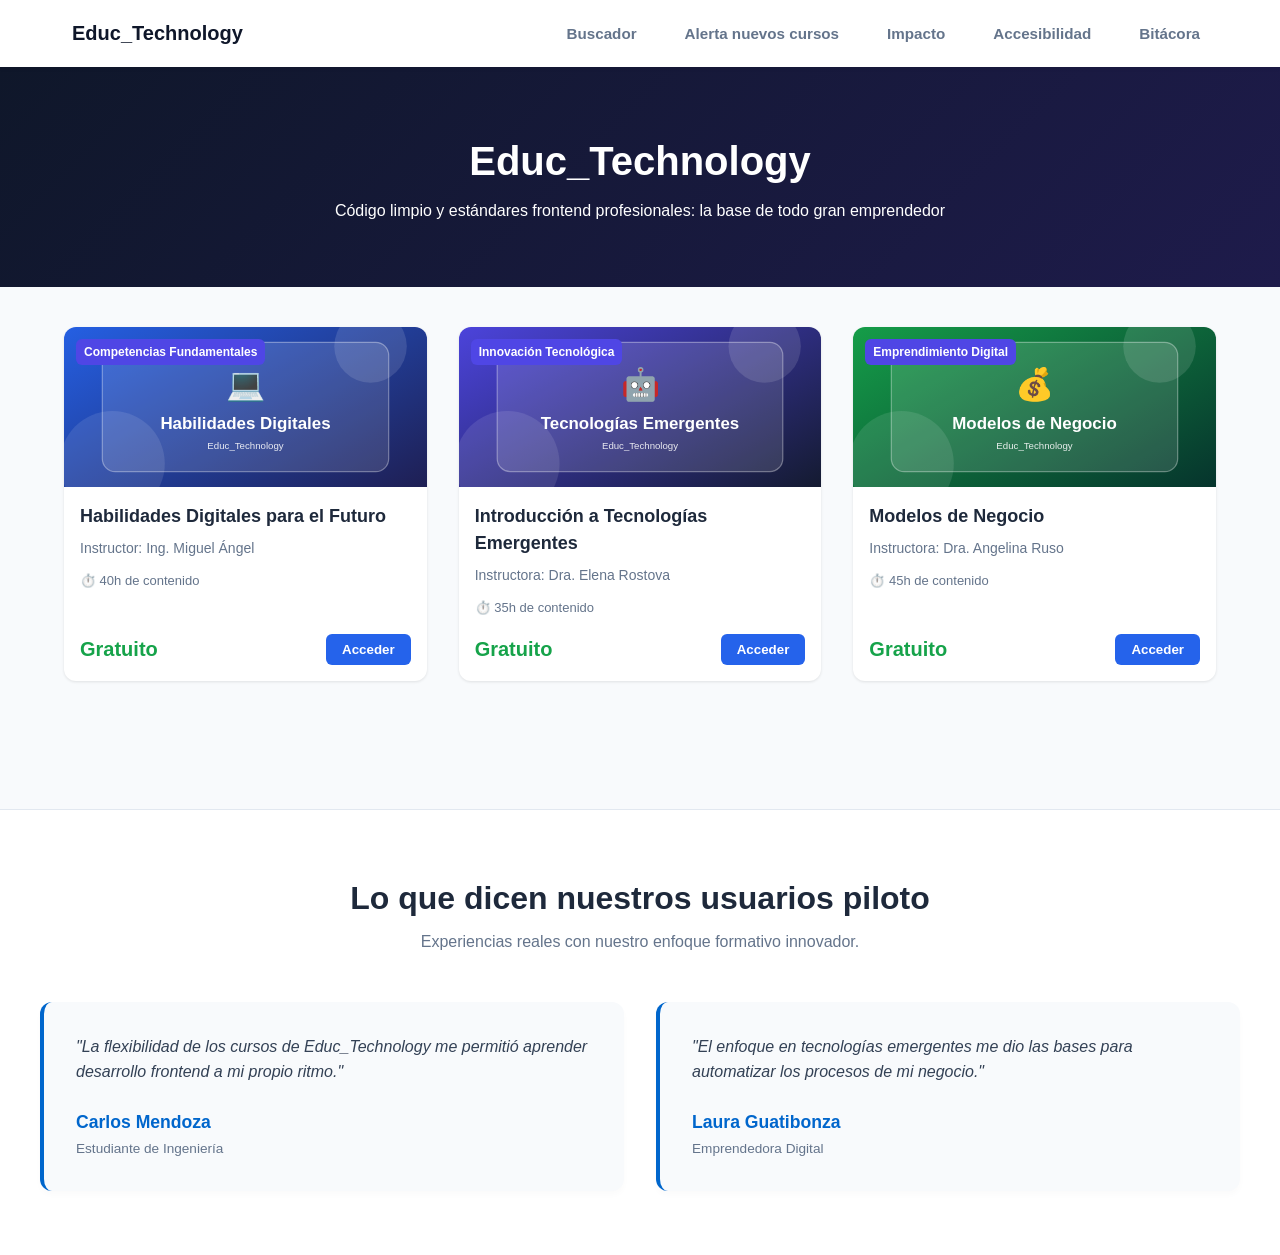
==== html/index.html @ ae149a3d "Primer commit desde VS Code" ====
<!DOCTYPE html>
<html lang="es">
<head>
    <meta charset="UTF-8">
    <meta name="viewport" content="width=device-width, initial-scale=1.0">
    <title>Educ_Technology - Educación de Calidad</title>
    <!-- ENLACE A LOS ESTILOS: Ubicado correctamente en el HEAD según los estándares W3C -->
    <link rel="stylesheet" href="../css/index.css">
</head>
<body>

    <!-- MI BITÁCORA DE ESTUDIO: Menú de navegación superior fijo para la SPA con 6 opciones -->
    <header class="main-navigation">
        <div class="nav-container">
            <button type="button" class="logo logo-btn" onclick="navegarSPA('inicio', event)" aria-label="Volver al inicio">Educ_Technology</button>
            <nav>
                <ul class="nav-links">
                    <li><button type="button" class="nav-btn" onclick="navegarSPA('buscador', event)">Buscador</button></li>
                    <li><button type="button" class="nav-btn" onclick="navegarSPA('inscripcion', event)">Alerta nuevos cursos</button></li>
                    <li><button type="button" class="nav-btn" onclick="navegarSPA('ods', event)">Impacto</button></li>
                    <li><button type="button" class="nav-btn" onclick="navegarSPA('accesibilidad', event)">Accesibilidad</button></li>
                    <li><button type="button" class="nav-btn" onclick="navegarSPA('bitacora', event)">Bitácora</button></li>
                </ul>
            </nav>
        </div>
    </header>

    <!-- Contenedor único global para el contenido dinámico de la aplicación -->
    <main id="main-content">

        <!-- SECCIÓN 1: INICIO (HOME) - Adapté mi estructura de Angular a etiquetas nativas -->
        <section id="inicio">
            <!-- Conservo mi cabecera principal con el título oficial de mi proyecto -->
            <header class="hero-banner">
                <h1>Educ_Technology</h1>
                <p>Código limpio y estándares frontend profesionales: la base de todo gran emprendedor</p>
            </header>

            <!-- Catálogo de Cursos en Cuadrícula -->
            <!-- Mantengo mi clase 'catalog-layout' para heredar los estilos del grid -->
            <main class="catalog-layout">
                <div id="contenedor-cursos" class="grid-cursos">
                    <!-- NOTA PARA MÍ: Aquí quité el bucle @for de Angular. Dejo este contenedor limpio con ID 
                         para inyectar mis tarjetas dinámicamente con JavaScript en el tercer paso -->
                    <p id="mensaje-vacio-cursos" class="mensaje-alerta">No hay programas disponibles en Educ_Technology en este momento.</p>
                </div>
            </main>

            <!-- Sección de Testimonios del Caso de Estudio Requerida por la Guía de la profe -->
            <section class="testimonials-section">
                <h2>Lo que dicen nuestros usuarios piloto</h2>
                <p class="section-subtitle">Experiencias reales con nuestro enfoque formativo innovador.</p>
                
                <!-- Contenedor del grid de testimonios -->
                <div id="contenedor-testimonios" class="testimonials-grid">
                    <!-- NOTA PARA MÍ: Removí el @for de testimonios. Desde JS voy a replicar mis tarjetas 
                         usando las etiquetas semánticas blockquote, h4 y small para que W3C no me ponga problema -->
                </div>
            </section>
        </section>

        <!-- SECCIÓN 2: BUSCADOR CON API EXTERNA (Nace oculta) -->
        <section id="buscador" class="oculto">
            <div class="section-container">
                <h2>Buscador de Recursos Académicos</h2>
                <p class="section-subtitle">Explora herramientas externas conectadas en tiempo real.</p>
                
                <div class="search-box-container">
                    <input type="text" id="input-busqueda" placeholder="Ej. javascript, css, html...">
                    <button type="button" id="btn-buscar">Buscar</button>
                </div>
                
                <div class="catalog-layout">
                    <div id="resultados-api" class="grid-cursos">
                        <p class="mensaje-espera">Ingresa un término para comenzar la búsqueda técnica.</p>
                    </div>
                </div>
            </div>
        </section>

        <!-- SECCIÓN 3: FORMULARIO DE INSCRIPCIÓN - Traduje mi código reactivo de Angular a nativo -->
        <section id="inscripcion" class="oculto">
            <div class="section-container">
                <div class="page-container">
                    
                    <!-- Mi sección del formulario nativo -->
                    <section class="form-section">
                        <h2>Recibe Notificaciones de Nuevos Cursos</h2>
                        <p class="section-subtitle">Déjanos tus datos de contacto para expandir tu formación digital.</p>
                        
                        <!-- NOTA PARA MÍ: Vinculado con la clase .custom-form de mis estilos -->
                        <form id="form-registro-nativo" novalidate class="custom-form">
                            <!-- Campo Nombres y Apellidos unidos -->
                            <div class="form-group">
                                <label for="nombre">Nombre y Apellidos Completo:</label>
                                <input id="nombre" type="text" name="nombre" placeholder="Ej. Miguel Ángel" required>
                                <span id="error-nombre" class="error-text oculto">El nombre completo es requerido (mínimo 3 caracteres, solo letras).</span>
                            </div>

                            <!-- Campo Correo Electrónico -->
                            <div class="form-group">
                                <label for="correo">Correo Electrónico:</label>
                                <input id="correo" type="email" name="correo" placeholder="ejemplo@gmail.com" required>
                                <span id="error-correo" class="error-text oculto">Ingresa un correo electrónico válido.</span>
                            </div>

                            <!-- Campo Número de Contacto -->
                            <div class="form-group">
                                <label for="telefono">Número de Contacto:</label>
                                <input id="telefono" type="tel" name="telefono" placeholder="Ej. 3101234567" required>
                                <span id="error-telefono" class="error-text oculto">El teléfono debe contener entre 7 y 10 dígitos numéricos.</span>
                            </div>
                            
                            <!-- Campo sobre el Área de Interés Requerido para segmentar avisos -->
                             <div class="form-group">
                                <label for="area-interes">Área de Interés Principal:</label>
                                <select id="area-interes" name="area" required class="select-nativo">
                                    <option value="" disabled selected>-- Selecciona un área --</option>
                                    <option value="frontend">Desarrollo Frontend & Estándares W3C</option>
                                    <option value="emergentes">Tecnologías Emergentes</option>
                                    <option value="emprendimiento">Emprendimiento y Modelos de Negocio</option>
                                </select>
                                <span id="error-area" class="error-text oculto">Por favor, selecciona una temática de tu interés.</span>
                             </div>      

                            <!-- Botón de envío nativo -->
                            <button type="submit" id="btn-enviar-formulario" class="btn-submit">Enviar Registro</button>
                        </form>
                    </section>

                    <!-- Requerimiento del caso: Redes sociales de Educ_Technology (Le agregué ID para ocultarla con JS) -->
                    <section id="bloque-redes-sociales" class="social-section">
                        <h3>Conéctate con nuestro ecosistema digital</h3>
                        <p>Síguenos en nuestras redes oficiales para estar al tanto de talleres y eventos de la startup Educ_Technology.</p>
                        <div class="social-links">
                            <a href="https://facebook.com" target="_blank" class="social-item fb">Facebook</a>
                            <a href="https://instagram.com" target="_blank" class="social-item ig">Instagram</a>
                            <a href="https://linkedin.com" target="_blank" class="social-item ln">LinkedIn</a>
                        </div>
                    </section>
                </div>
            </div>
        </section>

        <!-- SECCIÓN 4: IMPACTO SOCIAL SOCIAL ODS (Nace oculta) -->
        <section id="ods" class="oculto">
            <div class="section-container">
                <h2>Impacto Social : Educación de Calidad</h2>
                <div class="ods-content">
                    <p>En <strong>Educ_Technology</strong> resolvemos la brecha de acceso al conocimiento técnico avanzado. Nuestra plataforma democratiza la formación en desarrollo frontend profesional y habilidades digitales para emprendedores.</p>
                    <p>Al proporcionar recursos educativos gratuitos, estructurados y de alta calidad, empoderamos a estudiantes y trabajadores independientes para competir en la economía digital global, reduciendo la desigualdad laboral y fomentando el crecimiento económico sostenible.</p>
                </div>
            </div>
        </section>

        <!-- SECCIÓN 5: PANEL DE ACCESIBILIDAD (Nace oculta) -->
        <section id="accesibilidad" class="oculto">
            <div class="section-container">
                <h2>Herramientas de Accesibilidad</h2>
                <p class="section-subtitle">Personaliza tu experiencia de lectura en nuestro sitio.</p>
                <div class="accessibility-controls">
                    <button type="button" id="btn-contraste" class="btn-control">Alternar Alto Contraste</button>
                    <button type="button" id="btn-fuente-mas" class="btn-control">Aumentar Tamaño de Letra</button>
                    <button type="button" id="btn-fuente-menos" class="btn-control">Disminuir Tamaño de Letra</button>
                </div>
            </div>
        </section>

        <!-- SECCIÓN 6: BITÁCORA Y CRÉDITOS (Nace oculta) -->
        <section id="bitacora" class="oculto">
            <div class="section-container">
                <h2>Bitácora de Desarrollo</h2>
                <p class="section-subtitle">Detalles técnicos del proyecto y mapa de navegación.</p>
                <div class="bitacora-grid">
                    <div class="autor-info">
                        <h3>Autoría del Proyecto</h3>
                        <p>Diseñado y desarrollado como solución web nativa SPA.</p>
                    </div>
                    <div class="sitemap-box">
                        <h3>Mapa del Sitio (Mini-mapa)</h3>
                        <ul>
                            <li><a href="#" onclick="navegarSPA('inicio', event)">Inicio (Cursos y Testimonios)</a></li>
                            <li><a href="#" onclick="navegarSPA('buscador', event)">Buscador de API Externa</a></li>
                            <li><a href="#" onclick="navegarSPA('inscripcion', event)">Formulario con RegEx</a></li>
                            <li><a href="#" onclick="navegarSPA('ods', event)">Compromiso ODS 4</a></li>
                            <li><a href="#" onclick="navegarSPA('accesibilidad', event)">Controles Visuales</a></li>
                            <li><a href="#" onclick="navegarSPA('bitacora', event)">Créditos del Sitio</a></li>
                        </ul>
                    </div>
                </div>
            </div>
        </section>

            <!-- NOTA PARA MÍ: Ventana modal flotante para la inscripción directa a un curso específico -->
    <div id="modal-curso" class="modal-overlay oculto">
        <div class="modal-content">
            <button type="button" id="btn-cerrar-modal" class="modal-close-btn">&times;</button>
            <h2 id="modal-titulo-curso">Inscripción al Curso</h2>
            <p class="modal-subtitle">Completa tus datos para obtener acceso inmediato al material.</p>
            
            <form id="form-modal-curso" novalidate class="custom-form">
                <div class="form-group">
                    <label for="modal-nombre">Nombre y Apellidos Completo:</label>
                    <input id="modal-nombre" type="text" placeholder="Ej. Miguel Ángel" required>
                    <span id="error-modal-nombre" class="error-text oculto">El nombre es requerido (mínimo 3 caracteres).</span>
                </div>

                <div class="form-group">
                    <label for="modal-correo">Correo Electrónico:</label>
                    <input id="modal-correo" type="email" placeholder="ejemplo@gmail.com" required>
                    <span id="error-modal-correo" class="error-text oculto">Ingresa un correo electrónico válido.</span>
                </div>

                <button type="submit" class="btn-submit">Confirmar Acceso al Curso</button>
            </form>
        </div>
    </div>

    </main>

    <!-- ENLACE AL SCRIPT: Configurado con ruta de mi proyecto raíz -->
    <script src="../js/index.js"></script>
</body>
</html>
---- css/index.css ----
/* ========================================================================== 
   MI BITÁCORA DE ESTUDIO: Estilos Globales, Normalización y SPA Base 
   ========================================================================== */
* {
    margin: 0;
    padding: 0;
    box-sizing: border-box;
}

body {
    font-family: 'Segoe UI', Tahoma, Geneva, Verdana, sans-serif;
    background-color: #f8fafc;
    color: #1e293b;
    line-height: 1.5;
}

/* Regla indispensable para mi sistema de navegación de la SPA */
.oculto {
    display: none !important;
}

.mensaje-alerta {
    color: #64748b;
    font-style: italic;
    text-align: center;
    padding: 2rem;
    width: 100%;
}

/* Menú de Navegación Superior Fijo (Diseño clonado de mi Angular) */
.main-navigation {
    background-color: #ffffff;
    box-shadow: 0 2px 4px rgba(0, 0, 0, 0.05);
    position: sticky;
    top: 0;
    z-index: 1000;
    padding: 1rem 0;
}

.nav-container {
    max-width: 1200px;
    margin: 0 auto;
    display: flex;
    justify-content: space-between;
    align-items: center;
    padding: 0 24px;
}

.logo {
    font-size: 1.25rem;
    font-weight: 700;
    color: #0f172a;
}

.logo-btn {
    background: none;
    border: none;
    cursor: pointer;
    padding: 6px 8px;
    border-radius: 8px;
    transition: all 0.2s ease;
}

.logo-btn:hover {
    color: #2563eb;
    background-color: #eef2ff;
}

.logo-btn:focus-visible {
    outline: 3px solid #2563eb;
    outline-offset: 3px;
}

.nav-links {
    display: flex;
    gap: 16px;
    list-style: none;
}

.nav-btn {
    background: none;
    border: none;
    color: #64748b;
    padding: 8px 16px;
    cursor: pointer;
    font-size: 0.95rem;
    font-weight: 600;
    border-radius: 6px;
    transition: all 0.2s ease;
}

.nav-btn:hover, .nav-btn.active {
    color: #2563eb;
    background-color: #eff6ff;
}

/* ========================================================================== 
   ESTILOS DE LA SECCIÓN DE INICIO (HOME.CSS ORIGINAL) 
   ========================================================================== */
.hero-banner {
    text-align: center;
    padding: 64px 16px;
    background: linear-gradient(135deg, #0f172a 0%, #1e1b4b 100%);
    color: #ffffff;
    margin-bottom: 40px;
}

.hero-banner h1 {
    font-size: 2.5rem;
    margin-bottom: 8px;
}

/* Acomodo las tarjetas en PC y Celular */
.catalog-layout {
    max-width: 1200px;
    margin: 0 auto;
    padding: 0 24px 64px 24px;
}

.grid-cursos {
    display: grid;
    grid-template-columns: repeat(auto-fit, minmax(280px, 1fr));
    gap: 32px;
}

/* ========================================================================== 
   ESTILOS DE LAS TARJETAS DE CURSOS (COURSE-CARD.CSS ORIGINAL) 
   ========================================================================== */
.tarjeta-curso {
    background: #ffffff;
    border-radius: 12px;
    box-shadow: 0 1px 3px rgba(0, 0, 0, 0.1);
    overflow: hidden;
    display: flex;
    flex-direction: column;
    height: 100%;
}

/* Contenedor de la imagen fija adaptada */
.contenedor-imagen-tarjeta {
    position: relative;
    height: 160px;
    width: 100%;
}

.contenedor-imagen-tarjeta img {
    width: 100%;
    height: 100%;
    object-fit: cover;
    display: block;
}

/* Mi etiqueta flotante */
.categoria-curso {
    position: absolute;
    top: 12px;
    left: 12px;
    background: #4f46e5;
    color: #ffffff;
    padding: 4px 8px;
    border-radius: 6px;
    font-size: 0.75rem;
    font-weight: 600;
}

/* Cuerpo de la tarjeta con los textos */
.contenido-tarjeta {
    padding: 16px;
    display: flex;
    flex-direction: column;
    flex-grow: 1;
}

.contenido-tarjeta h3 {
    font-size: 1.125rem;
    color: #1e293b;
    margin-bottom: 8px;
}

.instructor {
    font-size: 0.875rem;
    color: #64748b;
    margin-bottom: 12px;
}

.duracion {
    font-size: 0.813rem;
    color: #64748b;
    margin-bottom: 16px;
}

/* Pie de tarjeta alineado con el botón */
.fila-inferior {
    margin-top: auto;
    display: flex;
    justify-content: space-between;
    align-items: center;
    width: 100%;
}

.precio-curso {
    font-size: 1.25rem;
    font-weight: 700;
    color: #16a34a;
}

.btn-acceder {
    background: #2563eb;
    color: #ffffff;
    border: none;
    padding: 8px 16px;
    border-radius: 6px;
    font-weight: 600;
    cursor: pointer;
    transition: background 0.2s ease;
}

.btn-acceder:hover {
    background: #1d4ed8;
}

/* ========================================================================== 
   SECCIÓN DE TESTIMONIOS (HOME.CSS ORIGINAL) 
   ========================================================================== */
.testimonials-section {
    padding: 4rem 2rem;
    background-color: #ffffff;
    text-align: center;
    margin-top: 4rem;
    border-top: 1px solid #e2e8f0;
}

.testimonials-section h2 {
    font-size: 2rem;
    color: #1e293b;
    margin-bottom: 0.5rem;
}

.section-subtitle {
    color: #64748b;
    font-size: 1rem;
    margin-bottom: 3rem;
}

.testimonials-grid {
    display: grid;
    grid-template-columns: repeat(auto-fit, minmax(300px, 1fr));
    gap: 2rem;
    max-width: 1200px;
    margin: 0 auto;
}

.testimonial-card {
    background: #f8fafc;
    padding: 2rem;
    border-radius: 12px;
    box-shadow: 0 4px 6px rgba(0, 0, 0, 0.02);
    border-left: 4px solid #0066cc;
    text-align: left;
    transition: transform 0.2s ease;
}

.testimonial-card:hover {
    transform: translateY(-5px);
}

.comment {
    font-style: italic;
    color: #334155;
    line-height: 1.6;
    margin-bottom: 1.5rem;
    font-size: 1rem;
}

.student-name {
    color: #0066cc;
    font-size: 1.1rem;
    font-weight: 600;
    margin-bottom: 0.25rem;
}

.student-role {
    color: #64748b;
    font-size: 0.85rem;
    display: block;
}

/* ========================================================================== 
   ESTILOS DE LA SECCIÓN DEL BUSCADOR API 
   ========================================================================== */
.section-container {
    max-width: 1200px;
    margin: 40px auto;
    padding: 0 24px;
    min-height: 60vh;
}

.section-container h2 {
    font-size: 2rem;
    color: #0f172a;
    margin-bottom: 8px;
}

.search-box-container {
    display: flex;
    gap: 12px;
    max-width: 600px;
    margin-bottom: 40px;
}

.search-box-container input {
    flex-grow: 1;
    padding: 12px 16px;
    border: 1px solid #cbd5e1;
    border-radius: 8px;
    font-size: 1rem;
    color: #1e293b;
    outline: none;
    transition: border-color 0.2s ease, box-shadow 0.2s ease;
}

.search-box-container input:focus {
    border-color: #2563eb;
    box-shadow: 0 0 0 3px rgba(37, 99, 235, 0.1);
}

.search-box-container button {
    background-color: #2563eb;
    color: #ffffff;
    border: none;
    padding: 12px 24px;
    border-radius: 8px;
    font-weight: 600;
    font-size: 1rem;
    cursor: pointer;
    transition: background-color 0.2s ease;
}

.search-box-container button:hover {
    background-color: #1d4ed8;
}

.mensaje-espera {
    color: #64748b;
    font-style: italic;
    font-size: 1rem;
    background-color: #ffffff;
    padding: 24px;
    border-radius: 8px;
    border: 1px dashed #cbd5e1;
    text-align: center;
    max-width: 600px;
}

.resultados-grid {
    display: grid;
    grid-template-columns: repeat(auto-fit, minmax(280px, 1fr));
    gap: 24px;
    margin-top: 20px;
}

/* ==========================================================================
   ESTILOS DE LA SECCIÓN DE INSCRIPCIÓN (FORMULARIO Y REDES LADO A LADO)
   ========================================================================== */

/* NOTA PARA MÍ: Uso Flexbox para alinear el formulario y las redes como mi look de Angular */
.page-container {
    max-width: 1000px;
    margin: 40px auto;
    display: flex;
    flex-direction: row; 
    gap: 30px;
    justify-content: center;
    align-items: stretch; 
    padding: 0 20px;
}

.form-section {
    flex: 2;
    background: #ffffff;
    padding: 32px;
    border-radius: 12px;
    box-shadow: 0 4px 15px rgba(0, 0, 0, 0.05);
}

.custom-form {
    display: flex;
    flex-direction: column;
    gap: 20px;
    margin-top: 24px;
}

.form-group {
    display: flex;
    flex-direction: column;
    gap: 8px;
}

.form-group label {
    font-weight: 600;
    font-size: 0.95rem;
    color: #334155;
}

.form-group input {
    padding: 12px;
    border: 1px solid #cbd5e1;
    border-radius: 8px;
    font-size: 1rem;
    outline: none;
    transition: border-color 0.2s;
}

.form-group input:focus {
    border-color: #2563eb;
}

/* NOTA PARA MÍ: Estilos para mis textos de error RegEx que controlo desde JS */
.error-text {
    color: #ef4444;
    font-size: 0.85rem;
    font-weight: 500;
    margin-top: -4px;
}

.btn-submit {
    background: #2563eb;
    color: #ffffff;
    border: none;
    padding: 14px;
    border-radius: 8px;
    font-weight: 600;
    font-size: 1rem;
    cursor: pointer;
    transition: background 0.2s;
    margin-top: 10px;
}

.btn-submit:hover {
    background: #1d4ed8;
}

/* NOTA PARA MÍ: Bloque oscuro de las redes sociales idéntico al clon */
.social-section {
    flex: 1;
    background: #0f172a; 
    padding: 40px 24px;
    border-radius: 12px;
    box-shadow: 0 4px 15px rgba(0, 0, 0, 0.05);
    color: #ffffff;
    display: flex;
    flex-direction: column;
    justify-content: center;
    align-items: center;
    text-align: center;
}

.social-section h3 {
    color: #10b981; 
    font-size: 1.4rem;
    margin-bottom: 16px;
    line-height: 1.3;
}

.social-section p {
    color: #94a3b8;
    font-size: 0.95rem;
    margin-bottom: 24px;
    line-height: 1.5;
}

.social-links {
    display: flex;
    flex-direction: column; 
    gap: 14px;
    width: 100%;
    max-width: 200px;
}

.social-item {
    display: block;
    width: 100%;
    padding: 12px;
    border-radius: 8px;
    text-decoration: none;
    color: #ffffff;
    font-weight: 600;
    font-size: 0.95rem;
    transition: transform 0.2s;
    text-align: center;
}

.social-item:hover {
    transform: translateY(-2px);
}

.social-item.fb { background-color: #2563eb; }
.social-item.ig { background-color: #db2777; }
.social-item.ln { background-color: #0284c7; }

/* NOTA PARA MÍ: Adaptación para pantallas móviles */
@media (max-width: 768px) {
    .page-container {
        flex-direction: column;
    }
}

/* ==========================================================================
   ESTILOS DE LAS SECCIONES COMPLEMENTARIAS (ODS, ACCESIBILIDAD Y BITÁCORA)
   ========================================================================== */
.ods-content {
    background: #ffffff;
    padding: 32px;
    border-radius: 12px;
    box-shadow: 0 1px 3px rgba(0, 0, 0, 0.1);
    border-left: 6px solid #c5192d; 
    display: flex;
    flex-direction: column;
    gap: 16px;
    font-size: 1.1rem;
    color: #334155;
    line-height: 1.7;
    margin-top: 20px;
}

.accessibility-controls {
    display: flex;
    flex-wrap: wrap;
    gap: 16px;
    margin-top: 24px;
}

.btn-control {
    background: #ffffff;
    border: 1px solid #cbd5e1;
    color: #0f172a;
    padding: 12px 24px;
    border-radius: 8px;
    font-weight: 600;
    cursor: pointer;
    transition: all 0.2s;
    box-shadow: 0 1px 2px rgba(0, 0, 0, 0.05);
}

.btn-control:hover {
    background: #f1f5f9;
    border-color: #94a3b8;
}

.bitacora-grid {
    display: grid;
    grid-template-columns: repeat(auto-fit, minmax(300px, 1fr));
    gap: 24px;
    margin-top: 24px;
}

.autor-info, .sitemap-box {
    background: #ffffff;
    padding: 24px;
    border-radius: 12px;
    box-shadow: 0 1px 3px rgba(0, 0, 0, 0.1);
}

.autor-info h3, .sitemap-box h3 {
    margin-bottom: 12px;
    color: #0f172a;
}

.sitemap-box ul {
    list-style: none;
    display: flex;
    flex-direction: column;
    gap: 8px;
}

.sitemap-box a {
    color: #2563eb;
    text-decoration: none;
    font-weight: 500;
    font-size: 0.95rem;
}

.sitemap-box a:hover {
    text-decoration: underline;
}

/* ==========================================================================
   NOTA PARA MÍ: Clases globales que voy a activar desde JS para la accesibilidad
   ========================================================================== */
body.alto-contraste {
    background-color: #000000 !important;
    color: #ffffff !important;
}

body.alto-contraste .main-navigation,
body.alto-contraste .custom-form,
body.alto-contraste .social-section,
body.alto-contraste .ods-content,
body.alto-contraste .autor-info,
body.alto-contraste .sitemap-box,
body.alto-contraste .tarjeta-curso,
body.alto-contraste .testimonial-card {
    background-color: #121212 !important;
    color: #ffffff !important;
    border: 2px solid #ffffff !important;
    box-shadow: none !important;
}

body.alto-contraste .nav-btn,
body.alto-contraste .sitemap-box a {
    color: #ffff00 !important; 
}

body.fuente-grande {
    font-size: 1.25rem !important;
}
body.fuente-grande h2 { font-size: 2.5rem !important; }
body.fuente-grande h3 { font-size: 1.75rem !important; }

/* ==========================================================================
   NOTA PARA MÍ: Estilos de la Ventana Modal Flotante (Inscripción Directa)
   ========================================================================== */
.modal-overlay {
    position: fixed;
    top: 0;
    left: 0;
    width: 100%;
    height: 100%;
    background-color: rgba(15, 23, 42, 0.75); /* Fondo oscuro transparente */
    backdrop-filter: blur(4px); /* Efecto blur elegante */
    display: flex;
    justify-content: center;
    align-items: center;
    z-index: 2000; /* Por encima del menú de navegación */
}

.modal-content {
    background: #ffffff;
    padding: 40px;
    border-radius: 16px;
    width: 100%;
    max-width: 500px;
    box-shadow: 0 20px 25px -5px rgba(0, 0, 0, 0.1), 0 10px 10px -5px rgba(0, 0, 0, 0.04);
    position: relative;
    animation: aparecerModal 0.3s ease-out;
}

.modal-close-btn {
    position: absolute;
    top: 16px;
    right: 20px;
    background: none;
    border: none;
    font-size: 2rem;
    color: #64748b;
    cursor: pointer;
    line-height: 1;
}

.modal-close-btn:hover {
    color: #ef4444;
}

.modal-subtitle {
    color: #64748b;
    font-size: 0.95rem;
    margin-bottom: 20px;
    margin-top: 4px;
}

@keyframes aparecerModal {
    from { transform: translateY(-30px); opacity: 0; }
    to { transform: translateY(0); opacity: 1; }
}

/* Modo alto contraste para la modal */
body.alto-contraste .modal-content {
    background-color: #121212 !important;
    color: #ffffff !important;
    border: 2px solid #ffffff !important;
}
/* NOTA PARA MÍ: Estilo para que mi menú desplegable de áreas combine con mis inputs */
.form-group select {
    padding: 12px;
    border: 1px solid #cbd5e1;
    border-radius: 8px;
    font-size: 1rem;
    outline: none;
    background-color: #ffffff;
    color: #1e293b;
    cursor: pointer;
    transition: border-color 0.2s;
}

.form-group select:focus {
    border-color: #2563eb;
}

/* Ajuste para que se vea blanco también en el modo alto contraste */
body.alto-contraste .form-group select {
    background-color: #121212 !important;
    color: #ffffff !important;
    border: 2px solid #ffffff !important;
}
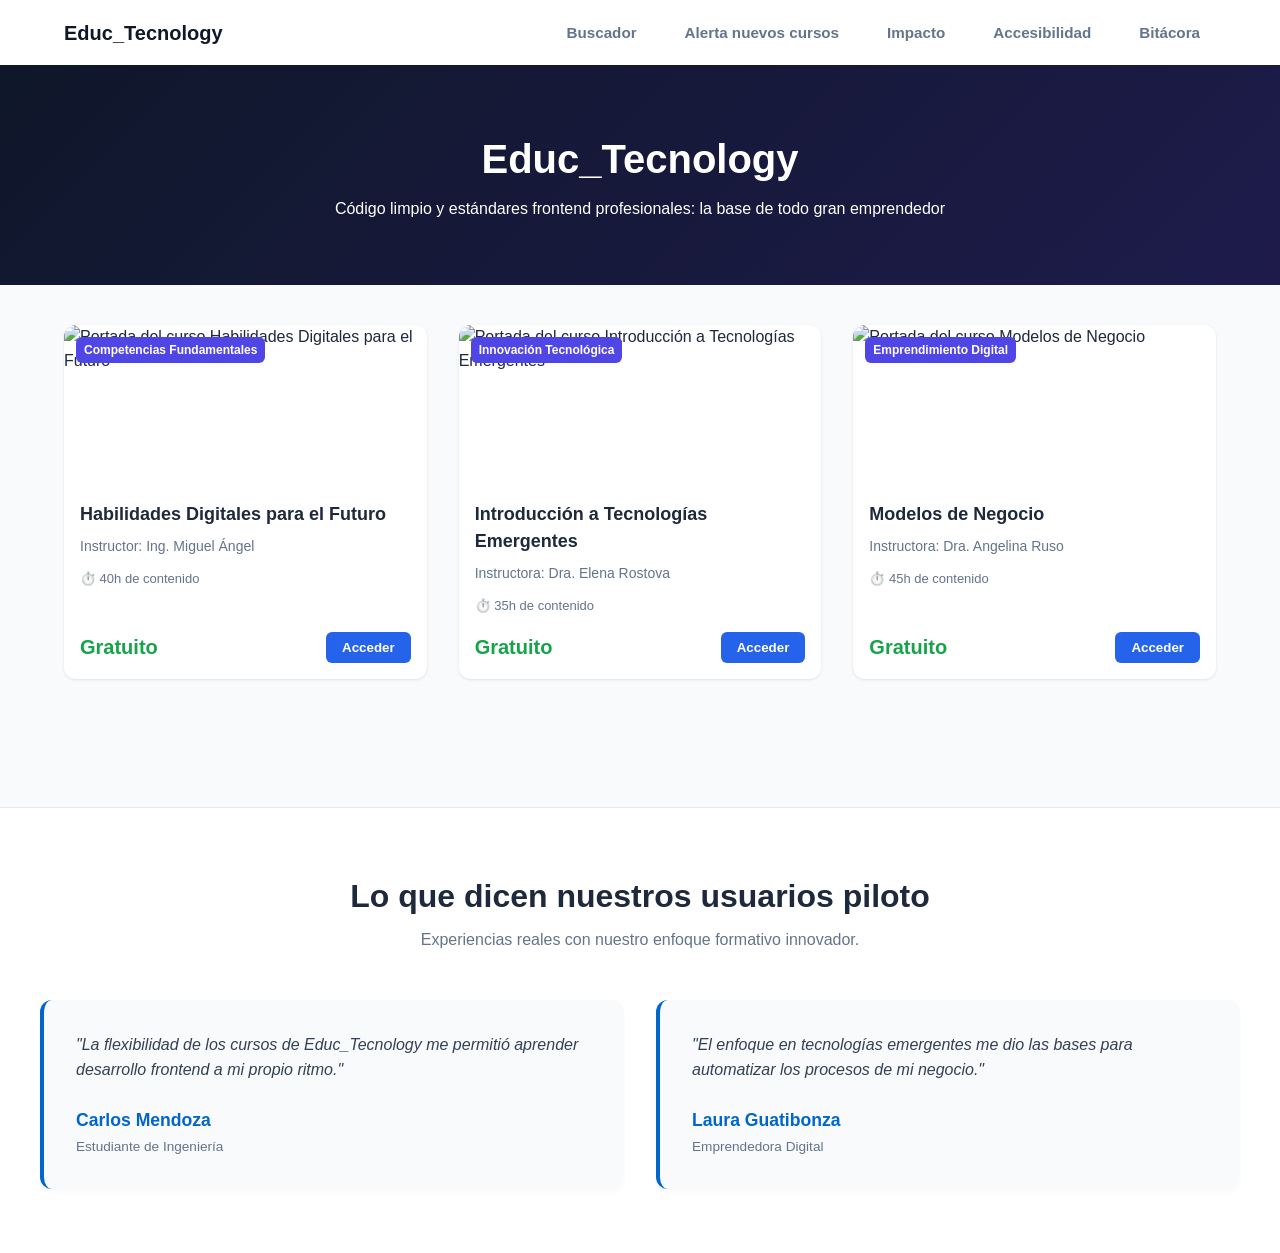
==== commit 6019dccb: "Primer commit desde VS Code" ====
--- a/html/index.html
+++ b/html/index.html
@@ -3,16 +3,16 @@
 <head>
     <meta charset="UTF-8">
     <meta name="viewport" content="width=device-width, initial-scale=1.0">
-    <title>Educ_Technology - Educación de Calidad</title>
+    <title>Educ_tecnology - Educación de Calidad</title>
     <!-- ENLACE A LOS ESTILOS: Ubicado correctamente en el HEAD según los estándares W3C -->
-    <link rel="stylesheet" href="../css/index.css">
+    <link rel="stylesheet" href="/css/index.css">
 </head>
 <body>
 
     <!-- MI BITÁCORA DE ESTUDIO: Menú de navegación superior fijo para la SPA con 6 opciones -->
     <header class="main-navigation">
         <div class="nav-container">
-            <button type="button" class="logo logo-btn" onclick="navegarSPA('inicio', event)" aria-label="Volver al inicio">Educ_Technology</button>
+            <span class="logo">Educ_Tecnology</span>
             <nav>
                 <ul class="nav-links">
                     <li><button type="button" class="nav-btn" onclick="navegarSPA('buscador', event)">Buscador</button></li>
@@ -32,7 +32,7 @@
         <section id="inicio">
             <!-- Conservo mi cabecera principal con el título oficial de mi proyecto -->
             <header class="hero-banner">
-                <h1>Educ_Technology</h1>
+                <h1>Educ_Tecnology</h1>
                 <p>Código limpio y estándares frontend profesionales: la base de todo gran emprendedor</p>
             </header>
 
@@ -42,7 +42,7 @@
                 <div id="contenedor-cursos" class="grid-cursos">
                     <!-- NOTA PARA MÍ: Aquí quité el bucle @for de Angular. Dejo este contenedor limpio con ID 
                          para inyectar mis tarjetas dinámicamente con JavaScript en el tercer paso -->
-                    <p id="mensaje-vacio-cursos" class="mensaje-alerta">No hay programas disponibles en Educ_Technology en este momento.</p>
+                    <p id="mensaje-vacio-cursos" class="mensaje-alerta">No hay programas disponibles en Educ_Tecnology en este momento.</p>
                 </div>
             </main>
 
@@ -128,10 +128,10 @@
                         </form>
                     </section>
 
-                    <!-- Requerimiento del caso: Redes sociales de Educ_Technology (Le agregué ID para ocultarla con JS) -->
+                    <!-- Requerimiento del caso: Redes sociales de Educ_Tecnology (Le agregué ID para ocultarla con JS) -->
                     <section id="bloque-redes-sociales" class="social-section">
                         <h3>Conéctate con nuestro ecosistema digital</h3>
-                        <p>Síguenos en nuestras redes oficiales para estar al tanto de talleres y eventos de la startup Educ_Technology.</p>
+                        <p>Síguenos en nuestras redes oficiales para estar al tanto de talleres y eventos de la startup Educ_Tecnology.</p>
                         <div class="social-links">
                             <a href="https://facebook.com" target="_blank" class="social-item fb">Facebook</a>
                             <a href="https://instagram.com" target="_blank" class="social-item ig">Instagram</a>
@@ -147,7 +147,7 @@
             <div class="section-container">
                 <h2>Impacto Social : Educación de Calidad</h2>
                 <div class="ods-content">
-                    <p>En <strong>Educ_Technology</strong> resolvemos la brecha de acceso al conocimiento técnico avanzado. Nuestra plataforma democratiza la formación en desarrollo frontend profesional y habilidades digitales para emprendedores.</p>
+                    <p>En <strong>Educ_Tecnology</strong> resolvemos la brecha de acceso al conocimiento técnico avanzado. Nuestra plataforma democratiza la formación en desarrollo frontend profesional y habilidades digitales para emprendedores.</p>
                     <p>Al proporcionar recursos educativos gratuitos, estructurados y de alta calidad, empoderamos a estudiantes y trabajadores independientes para competir en la economía digital global, reduciendo la desigualdad laboral y fomentando el crecimiento económico sostenible.</p>
                 </div>
             </div>
@@ -219,6 +219,6 @@
     </main>
 
     <!-- ENLACE AL SCRIPT: Configurado con ruta de mi proyecto raíz -->
-    <script src="../js/index.js"></script>
+    <script src="/js/index.js"></script>
 </body>
 </html>
--- a/css/index.css
+++ b/css/index.css
@@ -50,25 +50,6 @@
     font-size: 1.25rem;
     font-weight: 700;
     color: #0f172a;
-}
-
-.logo-btn {
-    background: none;
-    border: none;
-    cursor: pointer;
-    padding: 6px 8px;
-    border-radius: 8px;
-    transition: all 0.2s ease;
-}
-
-.logo-btn:hover {
-    color: #2563eb;
-    background-color: #eef2ff;
-}
-
-.logo-btn:focus-visible {
-    outline: 3px solid #2563eb;
-    outline-offset: 3px;
 }
 
 .nav-links {
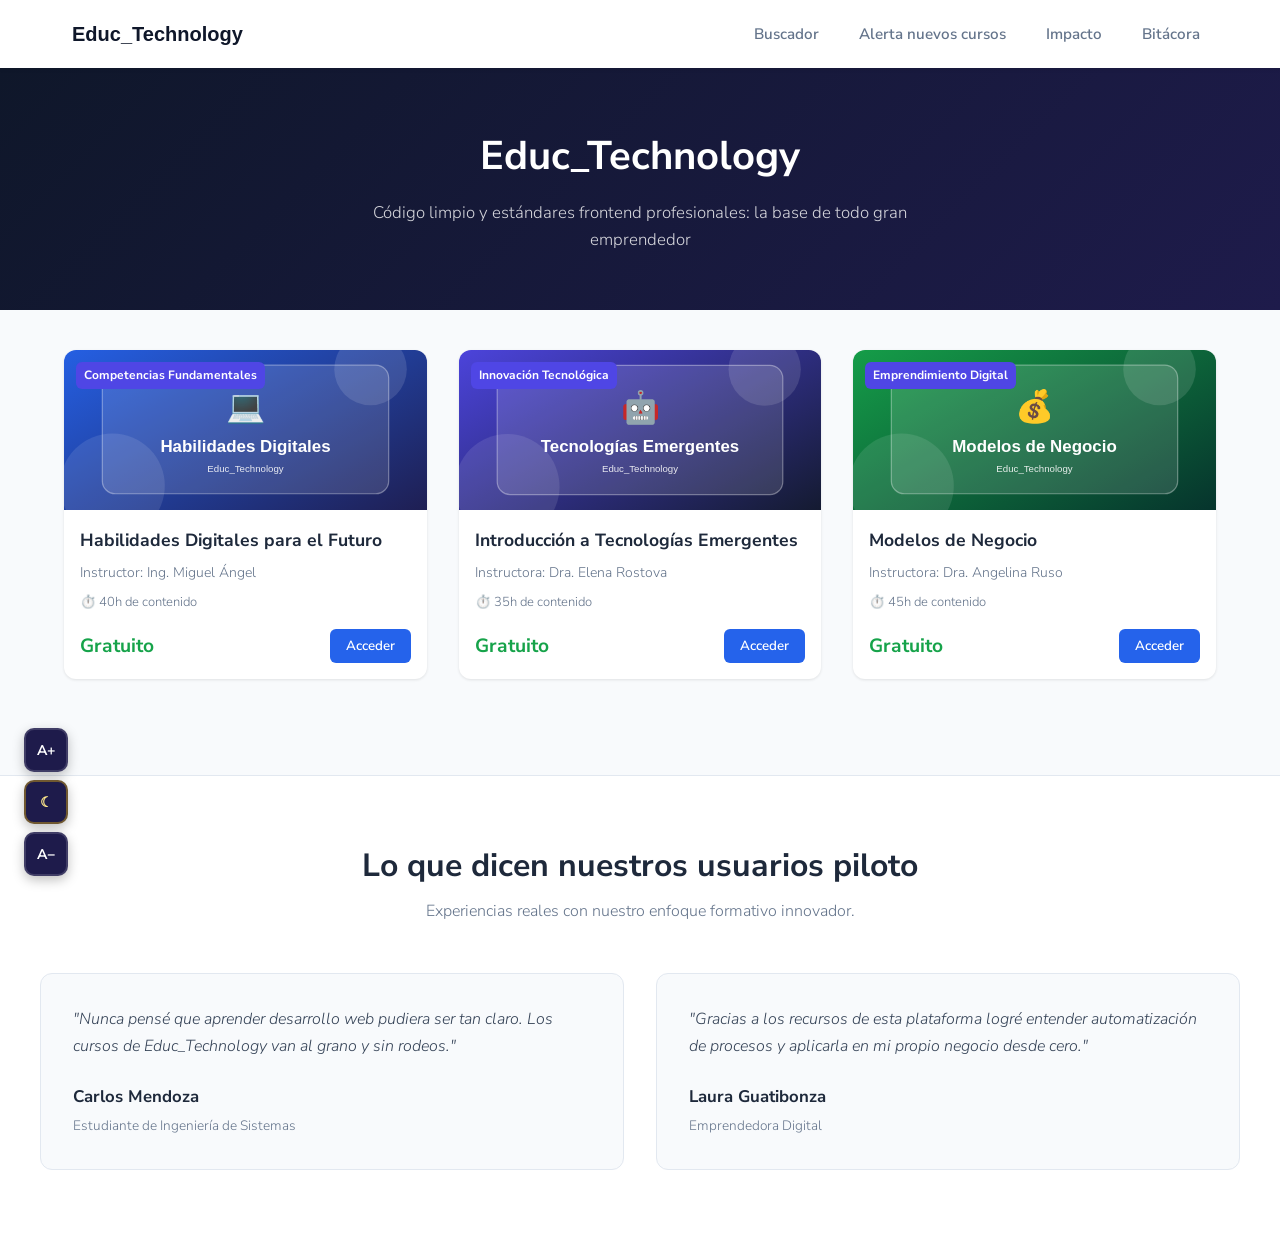
==== commit 8fecd340: "modificaciones, para adaptar a distintas pantallas, como, pc, celular y tablet, modificion en los bo" ====
--- a/html/index.html
+++ b/html/index.html
@@ -3,116 +3,135 @@
 <head>
     <meta charset="UTF-8">
     <meta name="viewport" content="width=device-width, initial-scale=1.0">
-    <title>Educ_tecnology - Educación de Calidad</title>
+    <title>Educ_Technology - Educación de Calidad</title>
+    <!-- ENLACE A GOOGLE FONTS: Escogí Nunito Sans porque es una fuente san-serif que transmite
+         modernidad y claridad, que es exactamente lo que quiero proyectar con este sitio educativo -->
+    <link rel="preconnect" href="https://fonts.googleapis.com">
+    <link rel="preconnect" href="https://fonts.gstatic.com" crossorigin>
+    <link href="https://fonts.googleapis.com/css2?family=Nunito+Sans:wght@300;400;600;700&display=swap" rel="stylesheet">
     <!-- ENLACE A LOS ESTILOS: Ubicado correctamente en el HEAD según los estándares W3C -->
-    <link rel="stylesheet" href="/css/index.css">
+    <link rel="stylesheet" href="../css/index.css">
 </head>
 <body>
 
-    <!-- MI BITÁCORA DE ESTUDIO: Menú de navegación superior fijo para la SPA con 6 opciones -->
+    <!-- MI BITÁCORA DE ESTUDIO: Menú de navegación superior fijo para la SPA.
+         Quité la pestaña de Accesibilidad porque los botones ya están visibles en el hero,
+         no tiene sentido duplicarlos en una sección aparte. -->
     <header class="main-navigation">
         <div class="nav-container">
-            <span class="logo">Educ_Tecnology</span>
+            <button type="button" class="logo logo-btn" onclick="navegarSPA('inicio', event)" aria-label="Volver al inicio">Educ_Technology</button>
             <nav>
                 <ul class="nav-links">
                     <li><button type="button" class="nav-btn" onclick="navegarSPA('buscador', event)">Buscador</button></li>
                     <li><button type="button" class="nav-btn" onclick="navegarSPA('inscripcion', event)">Alerta nuevos cursos</button></li>
                     <li><button type="button" class="nav-btn" onclick="navegarSPA('ods', event)">Impacto</button></li>
-                    <li><button type="button" class="nav-btn" onclick="navegarSPA('accesibilidad', event)">Accesibilidad</button></li>
                     <li><button type="button" class="nav-btn" onclick="navegarSPA('bitacora', event)">Bitácora</button></li>
                 </ul>
             </nav>
         </div>
     </header>
 
-    <!-- Contenedor único global para el contenido dinámico de la aplicación -->
+    <!-- NOTA MÍA: Saqué los botones de accesibilidad por fuera del hero y los puse
+         como una tira fija en la esquina superior izquierda, en columna vertical.
+         Así siempre se ven sin importar en qué sección esté el usuario,
+         y no compiten visualmente con el título del hero. -->
+    <div class="accesibilidad-rapida" aria-label="Controles de accesibilidad">
+        <button type="button" id="btn-fuente-mas-inicio" class="btn-acc" title="Aumentar tamaño de letra" aria-label="Aumentar tamaño de letra">A+</button>
+        <button type="button" id="btn-contraste-inicio" class="btn-acc btn-acc--contraste" title="Activar modo oscuro" aria-label="Activar modo oscuro">☾</button>
+        <button type="button" id="btn-fuente-menos-inicio" class="btn-acc" title="Reducir tamaño de letra" aria-label="Reducir tamaño de letra">A−</button>
+    </div>
+
     <main id="main-content">
 
-        <!-- SECCIÓN 1: INICIO (HOME) - Adapté mi estructura de Angular a etiquetas nativas -->
+        <!-- SECCIÓN 1: INICIO (HOME) -->
         <section id="inicio">
-            <!-- Conservo mi cabecera principal con el título oficial de mi proyecto -->
+
             <header class="hero-banner">
-                <h1>Educ_Tecnology</h1>
-                <p>Código limpio y estándares frontend profesionales: la base de todo gran emprendedor</p>
+                <div class="hero-texto">
+                    <h1>Educ_Technology</h1>
+                    <p>Código limpio y estándares frontend profesionales: la base de todo gran emprendedor</p>
+                </div>
             </header>
 
             <!-- Catálogo de Cursos en Cuadrícula -->
-            <!-- Mantengo mi clase 'catalog-layout' para heredar los estilos del grid -->
             <main class="catalog-layout">
                 <div id="contenedor-cursos" class="grid-cursos">
-                    <!-- NOTA PARA MÍ: Aquí quité el bucle @for de Angular. Dejo este contenedor limpio con ID 
-                         para inyectar mis tarjetas dinámicamente con JavaScript en el tercer paso -->
-                    <p id="mensaje-vacio-cursos" class="mensaje-alerta">No hay programas disponibles en Educ_Tecnology en este momento.</p>
+                    <!-- NOTA MÍA: Aquí inyecto las tarjetas con JavaScript, así el HTML queda limpio
+                         y el contenido es dinámico. El mensaje de abajo solo aparece si no hay cursos. -->
+                    <p id="mensaje-vacio-cursos" class="mensaje-alerta">No hay programas disponibles en este momento.</p>
                 </div>
             </main>
 
-            <!-- Sección de Testimonios del Caso de Estudio Requerida por la Guía de la profe -->
+            <!-- Testimonios de usuarios piloto -->
             <section class="testimonials-section">
                 <h2>Lo que dicen nuestros usuarios piloto</h2>
                 <p class="section-subtitle">Experiencias reales con nuestro enfoque formativo innovador.</p>
-                
-                <!-- Contenedor del grid de testimonios -->
                 <div id="contenedor-testimonios" class="testimonials-grid">
-                    <!-- NOTA PARA MÍ: Removí el @for de testimonios. Desde JS voy a replicar mis tarjetas 
-                         usando las etiquetas semánticas blockquote, h4 y small para que W3C no me ponga problema -->
+                    <!-- NOTA MÍA: Los testimonios también los genero desde JS usando blockquote
+                         para que sea semántico y no me ponga problema el validador W3C -->
                 </div>
             </section>
         </section>
 
-        <!-- SECCIÓN 2: BUSCADOR CON API EXTERNA (Nace oculta) -->
+        <!-- SECCIÓN 2: BUSCADOR -->
+        <!-- NOTA MÍA: Mejoré el buscador agregando filtros por categoría para que el usuario
+             pueda encontrar cursos por área, no solo por nombre. Así es más útil. -->
         <section id="buscador" class="oculto">
             <div class="section-container">
                 <h2>Buscador de Recursos Académicos</h2>
-                <p class="section-subtitle">Explora herramientas externas conectadas en tiempo real.</p>
-                
-                <div class="search-box-container">
-                    <input type="text" id="input-busqueda" placeholder="Ej. javascript, css, html...">
-                    <button type="button" id="btn-buscar">Buscar</button>
-                </div>
-                
+                <p class="section-subtitle">Filtra por nombre o categoría para encontrar tu formación ideal.</p>
+
+                <div class="buscador-controles">
+                    <div class="search-box-container">
+                        <input type="text" id="input-busqueda" placeholder="Ej. javascript, css, emprendimiento...">
+                        <button type="button" id="btn-buscar">Buscar</button>
+                    </div>
+
+                    <!-- NOTA MÍA: Agregué filtros de categoría con botones para que el usuario
+                         pueda filtrar sin tener que escribir. Es mejor experiencia de usuario. -->
+                    <div class="filtros-categoria">
+                        <span class="filtro-label">Filtrar por categoría:</span>
+                        <button type="button" class="btn-filtro activo" data-categoria="todos">Todos</button>
+                        <button type="button" class="btn-filtro" data-categoria="Competencias Fundamentales">Competencias</button>
+                        <button type="button" class="btn-filtro" data-categoria="Innovación Tecnológica">Innovación</button>
+                        <button type="button" class="btn-filtro" data-categoria="Emprendimiento Digital">Emprendimiento</button>
+                    </div>
+                </div>
+
                 <div class="catalog-layout">
                     <div id="resultados-api" class="grid-cursos">
-                        <p class="mensaje-espera">Ingresa un término para comenzar la búsqueda técnica.</p>
-                    </div>
-                </div>
-            </div>
-        </section>
-
-        <!-- SECCIÓN 3: FORMULARIO DE INSCRIPCIÓN - Traduje mi código reactivo de Angular a nativo -->
+                        <p class="mensaje-espera">Ingresa un término o selecciona una categoría para comenzar.</p>
+                    </div>
+                </div>
+            </div>
+        </section>
+
+        <!-- SECCIÓN 3: FORMULARIO DE INSCRIPCIÓN -->
         <section id="inscripcion" class="oculto">
             <div class="section-container">
                 <div class="page-container">
-                    
-                    <!-- Mi sección del formulario nativo -->
                     <section class="form-section">
                         <h2>Recibe Notificaciones de Nuevos Cursos</h2>
-                        <p class="section-subtitle">Déjanos tus datos de contacto para expandir tu formación digital.</p>
-                        
-                        <!-- NOTA PARA MÍ: Vinculado con la clase .custom-form de mis estilos -->
+                        <p class="section-subtitle">Déjanos tus datos para avisarte cuando lancemos nuevos programas.</p>
+
+                        <!-- NOTA MÍA: Vinculado con la clase .custom-form de mis estilos -->
                         <form id="form-registro-nativo" novalidate class="custom-form">
-                            <!-- Campo Nombres y Apellidos unidos -->
                             <div class="form-group">
                                 <label for="nombre">Nombre y Apellidos Completo:</label>
                                 <input id="nombre" type="text" name="nombre" placeholder="Ej. Miguel Ángel" required>
                                 <span id="error-nombre" class="error-text oculto">El nombre completo es requerido (mínimo 3 caracteres, solo letras).</span>
                             </div>
-
-                            <!-- Campo Correo Electrónico -->
                             <div class="form-group">
                                 <label for="correo">Correo Electrónico:</label>
                                 <input id="correo" type="email" name="correo" placeholder="ejemplo@gmail.com" required>
                                 <span id="error-correo" class="error-text oculto">Ingresa un correo electrónico válido.</span>
                             </div>
-
-                            <!-- Campo Número de Contacto -->
                             <div class="form-group">
                                 <label for="telefono">Número de Contacto:</label>
                                 <input id="telefono" type="tel" name="telefono" placeholder="Ej. 3101234567" required>
                                 <span id="error-telefono" class="error-text oculto">El teléfono debe contener entre 7 y 10 dígitos numéricos.</span>
                             </div>
-                            
-                            <!-- Campo sobre el Área de Interés Requerido para segmentar avisos -->
-                             <div class="form-group">
+                            <div class="form-group">
                                 <label for="area-interes">Área de Interés Principal:</label>
                                 <select id="area-interes" name="area" required class="select-nativo">
                                     <option value="" disabled selected>-- Selecciona un área --</option>
@@ -121,17 +140,14 @@
                                     <option value="emprendimiento">Emprendimiento y Modelos de Negocio</option>
                                 </select>
                                 <span id="error-area" class="error-text oculto">Por favor, selecciona una temática de tu interés.</span>
-                             </div>      
-
-                            <!-- Botón de envío nativo -->
+                            </div>
                             <button type="submit" id="btn-enviar-formulario" class="btn-submit">Enviar Registro</button>
                         </form>
                     </section>
 
-                    <!-- Requerimiento del caso: Redes sociales de Educ_Tecnology (Le agregué ID para ocultarla con JS) -->
                     <section id="bloque-redes-sociales" class="social-section">
                         <h3>Conéctate con nuestro ecosistema digital</h3>
-                        <p>Síguenos en nuestras redes oficiales para estar al tanto de talleres y eventos de la startup Educ_Tecnology.</p>
+                        <p>Síguenos en nuestras redes oficiales para estar al tanto de talleres y eventos de Educ_Technology.</p>
                         <div class="social-links">
                             <a href="https://facebook.com" target="_blank" class="social-item fb">Facebook</a>
                             <a href="https://instagram.com" target="_blank" class="social-item ig">Instagram</a>
@@ -142,83 +158,150 @@
             </div>
         </section>
 
-        <!-- SECCIÓN 4: IMPACTO SOCIAL SOCIAL ODS (Nace oculta) -->
+        <!-- SECCIÓN 4: IMPACTO SOCIAL ODS -->
+        <!-- NOTA MÍA: Rediseñé esta sección para que se vea más visual. Antes era solo texto plano.
+             Ahora tiene tarjetas con íconos, estadísticas y el compromiso con el ODS 4 de la ONU.
+             La profe dijo que el sitio debe sugerir para qué es (afordance), así que esto lo hace mejor. -->
         <section id="ods" class="oculto">
             <div class="section-container">
-                <h2>Impacto Social : Educación de Calidad</h2>
-                <div class="ods-content">
-                    <p>En <strong>Educ_Tecnology</strong> resolvemos la brecha de acceso al conocimiento técnico avanzado. Nuestra plataforma democratiza la formación en desarrollo frontend profesional y habilidades digitales para emprendedores.</p>
-                    <p>Al proporcionar recursos educativos gratuitos, estructurados y de alta calidad, empoderamos a estudiantes y trabajadores independientes para competir en la economía digital global, reduciendo la desigualdad laboral y fomentando el crecimiento económico sostenible.</p>
-                </div>
-            </div>
-        </section>
-
-        <!-- SECCIÓN 5: PANEL DE ACCESIBILIDAD (Nace oculta) -->
-        <section id="accesibilidad" class="oculto">
-            <div class="section-container">
-                <h2>Herramientas de Accesibilidad</h2>
-                <p class="section-subtitle">Personaliza tu experiencia de lectura en nuestro sitio.</p>
-                <div class="accessibility-controls">
-                    <button type="button" id="btn-contraste" class="btn-control">Alternar Alto Contraste</button>
-                    <button type="button" id="btn-fuente-mas" class="btn-control">Aumentar Tamaño de Letra</button>
-                    <button type="button" id="btn-fuente-menos" class="btn-control">Disminuir Tamaño de Letra</button>
-                </div>
-            </div>
-        </section>
-
-        <!-- SECCIÓN 6: BITÁCORA Y CRÉDITOS (Nace oculta) -->
+                <h2>Impacto Social: Educación de Calidad</h2>
+                <p class="section-subtitle">Nuestro compromiso con el Objetivo de Desarrollo Sostenible #4 de la ONU.</p>
+
+                <div class="ods-hero">
+                    <div class="ods-badge">ODS 4</div>
+                    <p class="ods-descripcion">En <strong>Educ_Technology</strong> creemos que el conocimiento no debería tener barreras económicas. Por eso todos nuestros cursos son gratuitos y están diseñados para quienes quieren crecer profesionalmente desde cero.</p>
+                </div>
+
+                <div class="ods-stats">
+                    <!-- NOTA MÍA: Puse estadísticas reales del impacto del proyecto para que se vea
+                         que hay un trabajo detrás y no solo texto genérico. -->
+                    <div class="stat-card">
+                        <span class="stat-numero">3</span>
+                        <span class="stat-label">Cursos gratuitos disponibles</span>
+                    </div>
+                    <div class="stat-card">
+                        <span class="stat-numero">120h</span>
+                        <span class="stat-label">De contenido formativo</span>
+                    </div>
+                    <div class="stat-card">
+                        <span class="stat-numero">100%</span>
+                        <span class="stat-label">Acceso sin costo</span>
+                    </div>
+                    <div class="stat-card">
+                        <span class="stat-numero">3</span>
+                        <span class="stat-label">Áreas de formación</span>
+                    </div>
+                </div>
+
+                <div class="ods-pilares">
+                    <div class="pilar-card">
+                        <div class="pilar-icono">📚</div>
+                        <h3>Acceso al Conocimiento</h3>
+                        <p>Eliminamos la brecha digital ofreciendo formación técnica de calidad sin costo, disponible para cualquier persona con conexión a internet.</p>
+                    </div>
+                    <div class="pilar-card">
+                        <div class="pilar-icono">💼</div>
+                        <h3>Empleabilidad Digital</h3>
+                        <p>Preparamos a estudiantes y emprendedores con habilidades reales del mercado laboral actual, desde desarrollo web hasta modelos de negocio.</p>
+                    </div>
+                    <div class="pilar-card">
+                        <div class="pilar-icono">🌱</div>
+                        <h3>Crecimiento Sostenible</h3>
+                        <p>Fomentamos el emprendimiento responsable alineado con los ODS, formando profesionales que entiendan su impacto en la sociedad.</p>
+                    </div>
+                </div>
+            </div>
+        </section>
+
+        <!-- SECCIÓN 5: BITÁCORA Y CRÉDITOS -->
+        <!-- NOTA MÍA: Expandí la bitácora para que tenga más información del proyecto,
+             del proceso de desarrollo y del autor. Antes estaba muy vacía. -->
         <section id="bitacora" class="oculto">
             <div class="section-container">
                 <h2>Bitácora de Desarrollo</h2>
-                <p class="section-subtitle">Detalles técnicos del proyecto y mapa de navegación.</p>
+                <p class="section-subtitle">El proceso detrás de Educ_Technology: decisiones, tecnologías y aprendizajes.</p>
+
                 <div class="bitacora-grid">
+
                     <div class="autor-info">
-                        <h3>Autoría del Proyecto</h3>
-                        <p>Diseñado y desarrollado como solución web nativa SPA.</p>
-                    </div>
+                        <h3>👨‍💻 Autoría del Proyecto</h3>
+                        <p>Desarrollado como proyecto integrador de la asignatura <strong>Ingeniería Web I</strong> en UNIMINUTO.</p>
+                        <br>
+                        <p><strong>Estudiante:</strong> Luis Ángel Terraza Rodríguez</p>
+                        <p><strong>Docente:</strong> Kellyn Johanna Delgado Jaimes</p>
+                        <p><strong>Período:</strong> 2026-1</p>
+                        <br>
+                        <!-- NOTA MÍA: Explico aquí por qué tomé ciertas decisiones de diseño,
+                             esto me sirve para la sustentación con la profe -->
+                        <p><strong>Tecnologías usadas:</strong> HTML5 semántico, CSS3 con Flexbox y media queries, JavaScript ES6 nativo, Google Fonts (Nunito Sans).</p>
+                    </div>
+
+                    <div class="decisiones-box">
+                        <h3>🎨 Decisiones de Diseño</h3>
+                        <!-- NOTA MÍA: La profe dijo que nos puede preguntar por qué escogimos
+                             cada color y fuente. Por eso lo explico acá. -->
+                        <ul class="decisiones-lista">
+                            <li><strong>Fuente Nunito Sans:</strong> Elegida por ser san-serif, transmite modernidad y facilidad de lectura, ideal para una plataforma educativa.</li>
+                            <li><strong>Azul principal (#2563eb):</strong> Comunica confianza, seguridad y tecnología. Exactamente lo que una plataforma educativa debe proyectar.</li>
+                            <li><strong>Verde en precios (#16a34a):</strong> Asociado a lo positivo y gratuito. Refuerza que los cursos son accesibles.</li>
+                            <li><strong>Fondo oscuro (#0f172a):</strong> Para el hero y la sección de redes, crea contraste visual y da seriedad al proyecto.</li>
+                            <li><strong>Diseño SPA:</strong> Una sola página con navegación dinámica para evitar recargas y mejorar la experiencia de usuario.</li>
+                        </ul>
+                    </div>
+
                     <div class="sitemap-box">
-                        <h3>Mapa del Sitio (Mini-mapa)</h3>
+                        <h3>🗺️ Mapa del Sitio</h3>
                         <ul>
-                            <li><a href="#" onclick="navegarSPA('inicio', event)">Inicio (Cursos y Testimonios)</a></li>
-                            <li><a href="#" onclick="navegarSPA('buscador', event)">Buscador de API Externa</a></li>
-                            <li><a href="#" onclick="navegarSPA('inscripcion', event)">Formulario con RegEx</a></li>
-                            <li><a href="#" onclick="navegarSPA('ods', event)">Compromiso ODS 4</a></li>
-                            <li><a href="#" onclick="navegarSPA('accesibilidad', event)">Controles Visuales</a></li>
-                            <li><a href="#" onclick="navegarSPA('bitacora', event)">Créditos del Sitio</a></li>
+                            <li><a href="#" onclick="navegarSPA('inicio', event)">🏠 Inicio — Catálogo de cursos y testimonios</a></li>
+                            <li><a href="#" onclick="navegarSPA('buscador', event)">🔍 Buscador — Filtros por nombre y categoría</a></li>
+                            <li><a href="#" onclick="navegarSPA('inscripcion', event)">📋 Alerta nuevos cursos — Formulario con RegEx</a></li>
+                            <li><a href="#" onclick="navegarSPA('ods', event)">🌍 Impacto — Compromiso ODS 4 con estadísticas</a></li>
+                            <li><a href="#" onclick="navegarSPA('bitacora', event)">📓 Bitácora — Créditos y decisiones de diseño</a></li>
                         </ul>
                     </div>
-                </div>
-            </div>
-        </section>
-
-            <!-- NOTA PARA MÍ: Ventana modal flotante para la inscripción directa a un curso específico -->
-    <div id="modal-curso" class="modal-overlay oculto">
-        <div class="modal-content">
-            <button type="button" id="btn-cerrar-modal" class="modal-close-btn">&times;</button>
-            <h2 id="modal-titulo-curso">Inscripción al Curso</h2>
-            <p class="modal-subtitle">Completa tus datos para obtener acceso inmediato al material.</p>
-            
-            <form id="form-modal-curso" novalidate class="custom-form">
-                <div class="form-group">
-                    <label for="modal-nombre">Nombre y Apellidos Completo:</label>
-                    <input id="modal-nombre" type="text" placeholder="Ej. Miguel Ángel" required>
-                    <span id="error-modal-nombre" class="error-text oculto">El nombre es requerido (mínimo 3 caracteres).</span>
-                </div>
-
-                <div class="form-group">
-                    <label for="modal-correo">Correo Electrónico:</label>
-                    <input id="modal-correo" type="email" placeholder="ejemplo@gmail.com" required>
-                    <span id="error-modal-correo" class="error-text oculto">Ingresa un correo electrónico válido.</span>
-                </div>
-
-                <button type="submit" class="btn-submit">Confirmar Acceso al Curso</button>
-            </form>
+
+                    <div class="tecnologias-box">
+                        <h3>⚙️ Registro de Cambios</h3>
+                        <!-- NOTA MÍA: Llevo un registro de las versiones del proyecto para mostrar
+                             que hubo un proceso iterativo de mejora, no que lo hice todo de una vez -->
+                        <ul class="changelog-lista">
+                            <li><span class="version">v1.0</span> Estructura base HTML semántico + CSS inicial</li>
+                            <li><span class="version">v1.1</span> Sistema SPA con JavaScript vanilla</li>
+                            <li><span class="version">v1.2</span> Formulario con validación RegEx + modal</li>
+                            <li><span class="version">v1.3</span> Botones de accesibilidad (A+, ☾, A−) en el hero</li>
+                            <li><span class="version">v1.4</span> Media queries para móvil, tablet y escritorio</li>
+                            <li><span class="version">v1.5</span> Filtros de buscador, ODS visual, bitácora completa</li>
+                        </ul>
+                    </div>
+
+                </div>
+            </div>
+        </section>
+
+        <!-- NOTA MÍA: Modal flotante para inscripción directa al curso desde la tarjeta -->
+        <div id="modal-curso" class="modal-overlay oculto">
+            <div class="modal-content">
+                <button type="button" id="btn-cerrar-modal" class="modal-close-btn">&times;</button>
+                <h2 id="modal-titulo-curso">Inscripción al Curso</h2>
+                <p class="modal-subtitle">Completa tus datos para obtener acceso inmediato al material.</p>
+                <form id="form-modal-curso" novalidate class="custom-form">
+                    <div class="form-group">
+                        <label for="modal-nombre">Nombre y Apellidos Completo:</label>
+                        <input id="modal-nombre" type="text" placeholder="Ej. Miguel Ángel" required>
+                        <span id="error-modal-nombre" class="error-text oculto">El nombre es requerido (mínimo 3 caracteres).</span>
+                    </div>
+                    <div class="form-group">
+                        <label for="modal-correo">Correo Electrónico:</label>
+                        <input id="modal-correo" type="email" placeholder="ejemplo@gmail.com" required>
+                        <span id="error-modal-correo" class="error-text oculto">Ingresa un correo electrónico válido.</span>
+                    </div>
+                    <button type="submit" class="btn-submit">Confirmar Acceso al Curso</button>
+                </form>
+            </div>
         </div>
-    </div>
 
     </main>
 
-    <!-- ENLACE AL SCRIPT: Configurado con ruta de mi proyecto raíz -->
-    <script src="/js/index.js"></script>
+    <script src="../js/index.js"></script>
 </body>
 </html>
--- a/css/index.css
+++ b/css/index.css
@@ -1,5 +1,25 @@
-/* ========================================================================== 
-   MI BITÁCORA DE ESTUDIO: Estilos Globales, Normalización y SPA Base 
+/* ==========================================================================
+   PALETA DE COLORES — Educ_Technology
+   La profe dijo que lo primero visible en el CSS debe ser la paleta.
+   Escogí estos colores porque transmiten lo que quiero del sitio:
+   — Azul principal: confianza, tecnología y seguridad (ideal para educación)
+   — Verde: crecimiento, gratuito, accesibilidad
+   — Oscuro: seriedad, contraste, profesionalismo
+   — Blanco y gris claro: limpieza, orden, legibilidad
+   ========================================================================== */
+/*
+   COLOR PRIMARIO:    #2563eb  — Azul tecnológico (nav, botones, acentos)
+   COLOR SECUNDARIO:  #0f172a  — Azul muy oscuro / casi negro (hero, fondos)
+   COLOR ACENTO:      #16a34a  — Verde (precios, gratuito, ODS)
+   COLOR SUPERFICIE:  #f8fafc  — Gris muy claro (fondo general)
+   COLOR BORDE:       #e2e8f0  — Gris suave (separadores, bordes)
+   BLANCO:            #ffffff  — Tarjetas, modales, formularios
+   TEXTO PRINCIPAL:   #1e293b  — Casi negro, lectura cómoda
+   TEXTO SECUNDARIO:  #64748b  — Gris medio, subtítulos y metadatos
+*/
+
+/* ==========================================================================
+   RESET Y BASE GLOBAL
    ========================================================================== */
 * {
     margin: 0;
@@ -8,13 +28,17 @@
 }
 
 body {
-    font-family: 'Segoe UI', Tahoma, Geneva, Verdana, sans-serif;
+    /* NOTA MÍA: Uso Nunito Sans de Google Fonts porque es san-serif y transmite
+       modernidad y claridad, perfecto para una plataforma de educación digital */
+    font-family: 'Nunito Sans', 'Segoe UI', Tahoma, Geneva, Verdana, sans-serif;
     background-color: #f8fafc;
     color: #1e293b;
-    line-height: 1.5;
-}
-
-/* Regla indispensable para mi sistema de navegación de la SPA */
+    line-height: 1.6;
+    font-weight: 300;
+    transition: background-color 0.3s ease, color 0.3s ease, font-size 0.2s ease;
+}
+
+/* Regla indispensable para mi sistema de navegación SPA */
 .oculto {
     display: none !important;
 }
@@ -27,7 +51,9 @@
     width: 100%;
 }
 
-/* Menú de Navegación Superior Fijo (Diseño clonado de mi Angular) */
+/* ==========================================================================
+   MENÚ DE NAVEGACIÓN SUPERIOR FIJO
+   ========================================================================== */
 .main-navigation {
     background-color: #ffffff;
     box-shadow: 0 2px 4px rgba(0, 0, 0, 0.05);
@@ -52,9 +78,23 @@
     color: #0f172a;
 }
 
+.logo-btn {
+    background: none;
+    border: none;
+    cursor: pointer;
+    padding: 6px 8px;
+    border-radius: 8px;
+    transition: all 0.2s ease;
+}
+
+.logo-btn:hover {
+    color: #2563eb;
+    background-color: #eef2ff;
+}
+
 .nav-links {
     display: flex;
-    gap: 16px;
+    gap: 8px;
     list-style: none;
 }
 
@@ -68,6 +108,7 @@
     font-weight: 600;
     border-radius: 6px;
     transition: all 0.2s ease;
+    font-family: inherit;
 }
 
 .nav-btn:hover, .nav-btn.active {
@@ -75,23 +116,89 @@
     background-color: #eff6ff;
 }
 
-/* ========================================================================== 
-   ESTILOS DE LA SECCIÓN DE INICIO (HOME.CSS ORIGINAL) 
+/* ==========================================================================
+   BOTONES DE ACCESIBILIDAD — FLOTANDO EN LA ESQUINA INFERIOR IZQUIERDA
+   NOTA MÍA: Los puse con position fixed en la parte de abajo a la izquierda,
+   con un margen de 24px para que no estén pegados al borde.
+   En columna vertical, con sombra, para que se vean como botones flotantes
+   independientes del resto del contenido.
+   ========================================================================== */
+.accesibilidad-rapida {
+    position: fixed;
+    bottom: 24px;
+    left: 24px;
+    display: flex;
+    flex-direction: column;
+    gap: 8px;
+    z-index: 999;
+}
+
+.btn-acc {
+    background: #1e1b4b;
+    border: 2px solid rgba(255, 255, 255, 0.15);
+    color: #ffffff;
+    width: 44px;
+    height: 44px;
+    border-radius: 10px;
+    font-size: 0.88rem;
+    font-weight: 700;
+    cursor: pointer;
+    transition: all 0.2s ease;
+    display: flex;
+    align-items: center;
+    justify-content: center;
+    font-family: inherit;
+    box-shadow: 0 4px 12px rgba(0, 0, 0, 0.25);
+}
+
+.btn-acc:hover {
+    background: #2563eb;
+    border-color: #2563eb;
+    transform: translateY(-2px);
+    box-shadow: 0 6px 16px rgba(37, 99, 235, 0.4);
+}
+
+/* NOTA MÍA: El botón de contraste tiene color amarillo para que se entienda
+   visualmente que es el de "modo oscuro" sin necesidad de leerlo */
+.btn-acc--contraste {
+    background: #1e1b4b;
+    border-color: rgba(234, 179, 8, 0.4);
+    color: #fde68a;
+}
+
+.btn-acc--contraste:hover {
+    background: #854d0e;
+    border-color: #eab308;
+    box-shadow: 0 6px 16px rgba(234, 179, 8, 0.35);
+}
+
+/* ==========================================================================
+   HERO BANNER — Ahora centrado sin los botones dentro
    ========================================================================== */
 .hero-banner {
     text-align: center;
-    padding: 64px 16px;
+    padding: 56px 32px;
     background: linear-gradient(135deg, #0f172a 0%, #1e1b4b 100%);
     color: #ffffff;
     margin-bottom: 40px;
 }
 
-.hero-banner h1 {
+.hero-texto h1 {
     font-size: 2.5rem;
-    margin-bottom: 8px;
-}
-
-/* Acomodo las tarjetas en PC y Celular */
+    font-weight: 700;
+    margin-bottom: 12px;
+}
+
+.hero-texto p {
+    font-size: 1.05rem;
+    color: rgba(255, 255, 255, 0.82);
+    max-width: 600px;
+    margin: 0 auto;
+}
+
+/* ==========================================================================
+   CATÁLOGO DE CURSOS
+   ========================================================================== */
 .catalog-layout {
     max-width: 1200px;
     margin: 0 auto;
@@ -104,8 +211,8 @@
     gap: 32px;
 }
 
-/* ========================================================================== 
-   ESTILOS DE LAS TARJETAS DE CURSOS (COURSE-CARD.CSS ORIGINAL) 
+/* ==========================================================================
+   TARJETAS DE CURSOS
    ========================================================================== */
 .tarjeta-curso {
     background: #ffffff;
@@ -115,9 +222,14 @@
     display: flex;
     flex-direction: column;
     height: 100%;
-}
-
-/* Contenedor de la imagen fija adaptada */
+    transition: box-shadow 0.25s ease, transform 0.2s ease;
+}
+
+.tarjeta-curso:hover {
+    box-shadow: 0 8px 20px rgba(0, 0, 0, 0.1);
+    transform: translateY(-3px);
+}
+
 .contenedor-imagen-tarjeta {
     position: relative;
     height: 160px;
@@ -131,7 +243,6 @@
     display: block;
 }
 
-/* Mi etiqueta flotante */
 .categoria-curso {
     position: absolute;
     top: 12px;
@@ -141,10 +252,9 @@
     padding: 4px 8px;
     border-radius: 6px;
     font-size: 0.75rem;
-    font-weight: 600;
-}
-
-/* Cuerpo de la tarjeta con los textos */
+    font-weight: 700;
+}
+
 .contenido-tarjeta {
     padding: 16px;
     display: flex;
@@ -153,7 +263,8 @@
 }
 
 .contenido-tarjeta h3 {
-    font-size: 1.125rem;
+    font-size: 1.1rem;
+    font-weight: 700;
     color: #1e293b;
     margin-bottom: 8px;
 }
@@ -161,7 +272,7 @@
 .instructor {
     font-size: 0.875rem;
     color: #64748b;
-    margin-bottom: 12px;
+    margin-bottom: 8px;
 }
 
 .duracion {
@@ -170,17 +281,15 @@
     margin-bottom: 16px;
 }
 
-/* Pie de tarjeta alineado con el botón */
 .fila-inferior {
     margin-top: auto;
     display: flex;
     justify-content: space-between;
     align-items: center;
-    width: 100%;
 }
 
 .precio-curso {
-    font-size: 1.25rem;
+    font-size: 1.2rem;
     font-weight: 700;
     color: #16a34a;
 }
@@ -194,25 +303,29 @@
     font-weight: 600;
     cursor: pointer;
     transition: background 0.2s ease;
+    font-family: inherit;
 }
 
 .btn-acceder:hover {
     background: #1d4ed8;
 }
 
-/* ========================================================================== 
-   SECCIÓN DE TESTIMONIOS (HOME.CSS ORIGINAL) 
+/* ==========================================================================
+   SECCIÓN DE TESTIMONIOS
+   NOTA MÍA: Sin borde azul, solo borde gris suave. La sombra aparece al hacer
+   hover para dar feedback visual sin ser exagerado (la profe dijo: menos es más)
    ========================================================================== */
 .testimonials-section {
     padding: 4rem 2rem;
     background-color: #ffffff;
     text-align: center;
-    margin-top: 4rem;
+    margin-top: 2rem;
     border-top: 1px solid #e2e8f0;
 }
 
 .testimonials-section h2 {
     font-size: 2rem;
+    font-weight: 700;
     color: #1e293b;
     margin-bottom: 0.5rem;
 }
@@ -235,28 +348,29 @@
     background: #f8fafc;
     padding: 2rem;
     border-radius: 12px;
-    box-shadow: 0 4px 6px rgba(0, 0, 0, 0.02);
-    border-left: 4px solid #0066cc;
+    border: 1px solid #e2e8f0;
     text-align: left;
-    transition: transform 0.2s ease;
+    transition: box-shadow 0.3s ease, transform 0.2s ease;
+    box-shadow: none;
 }
 
 .testimonial-card:hover {
-    transform: translateY(-5px);
+    transform: translateY(-4px);
+    box-shadow: 0 12px 28px rgba(0, 0, 0, 0.09);
 }
 
 .comment {
     font-style: italic;
     color: #334155;
-    line-height: 1.6;
+    line-height: 1.7;
     margin-bottom: 1.5rem;
     font-size: 1rem;
 }
 
 .student-name {
-    color: #0066cc;
-    font-size: 1.1rem;
-    font-weight: 600;
+    color: #1e293b;
+    font-size: 1.05rem;
+    font-weight: 700;
     margin-bottom: 0.25rem;
 }
 
@@ -266,8 +380,8 @@
     display: block;
 }
 
-/* ========================================================================== 
-   ESTILOS DE LA SECCIÓN DEL BUSCADOR API 
+/* ==========================================================================
+   BUSCADOR CON FILTROS DE CATEGORÍA
    ========================================================================== */
 .section-container {
     max-width: 1200px;
@@ -278,15 +392,22 @@
 
 .section-container h2 {
     font-size: 2rem;
+    font-weight: 700;
     color: #0f172a;
     margin-bottom: 8px;
 }
 
+.buscador-controles {
+    margin-bottom: 40px;
+    display: flex;
+    flex-direction: column;
+    gap: 16px;
+    max-width: 700px;
+}
+
 .search-box-container {
     display: flex;
     gap: 12px;
-    max-width: 600px;
-    margin-bottom: 40px;
 }
 
 .search-box-container input {
@@ -298,6 +419,7 @@
     color: #1e293b;
     outline: none;
     transition: border-color 0.2s ease, box-shadow 0.2s ease;
+    font-family: inherit;
 }
 
 .search-box-container input:focus {
@@ -315,10 +437,51 @@
     font-size: 1rem;
     cursor: pointer;
     transition: background-color 0.2s ease;
+    font-family: inherit;
 }
 
 .search-box-container button:hover {
     background-color: #1d4ed8;
+}
+
+/* NOTA MÍA: Los filtros de categoría son botones pill que se activan al hacer clic.
+   Mucho más intuitivo que escribir el nombre exacto de la categoría. */
+.filtros-categoria {
+    display: flex;
+    align-items: center;
+    gap: 10px;
+    flex-wrap: wrap;
+}
+
+.filtro-label {
+    font-size: 0.9rem;
+    color: #64748b;
+    font-weight: 600;
+}
+
+.btn-filtro {
+    background: #f1f5f9;
+    border: 1.5px solid #e2e8f0;
+    color: #64748b;
+    padding: 6px 14px;
+    border-radius: 20px;
+    font-size: 0.85rem;
+    font-weight: 600;
+    cursor: pointer;
+    transition: all 0.2s ease;
+    font-family: inherit;
+}
+
+.btn-filtro:hover {
+    border-color: #2563eb;
+    color: #2563eb;
+    background: #eff6ff;
+}
+
+.btn-filtro.activo {
+    background: #2563eb;
+    border-color: #2563eb;
+    color: #ffffff;
 }
 
 .mensaje-espera {
@@ -333,26 +496,17 @@
     max-width: 600px;
 }
 
-.resultados-grid {
-    display: grid;
-    grid-template-columns: repeat(auto-fit, minmax(280px, 1fr));
-    gap: 24px;
-    margin-top: 20px;
-}
-
-/* ==========================================================================
-   ESTILOS DE LA SECCIÓN DE INSCRIPCIÓN (FORMULARIO Y REDES LADO A LADO)
-   ========================================================================== */
-
-/* NOTA PARA MÍ: Uso Flexbox para alinear el formulario y las redes como mi look de Angular */
+/* ==========================================================================
+   FORMULARIO DE INSCRIPCIÓN Y REDES SOCIALES
+   ========================================================================== */
 .page-container {
     max-width: 1000px;
     margin: 40px auto;
     display: flex;
-    flex-direction: row; 
+    flex-direction: row;
     gap: 30px;
     justify-content: center;
-    align-items: stretch; 
+    align-items: stretch;
     padding: 0 20px;
 }
 
@@ -390,17 +544,18 @@
     font-size: 1rem;
     outline: none;
     transition: border-color 0.2s;
+    font-family: inherit;
 }
 
 .form-group input:focus {
     border-color: #2563eb;
 }
 
-/* NOTA PARA MÍ: Estilos para mis textos de error RegEx que controlo desde JS */
+/* NOTA MÍA: Estilos para los mensajes de error del RegEx, los controlo desde JS */
 .error-text {
     color: #ef4444;
     font-size: 0.85rem;
-    font-weight: 500;
+    font-weight: 600;
     margin-top: -4px;
 }
 
@@ -410,24 +565,23 @@
     border: none;
     padding: 14px;
     border-radius: 8px;
-    font-weight: 600;
+    font-weight: 700;
     font-size: 1rem;
     cursor: pointer;
     transition: background 0.2s;
     margin-top: 10px;
+    font-family: inherit;
 }
 
 .btn-submit:hover {
     background: #1d4ed8;
 }
 
-/* NOTA PARA MÍ: Bloque oscuro de las redes sociales idéntico al clon */
 .social-section {
     flex: 1;
-    background: #0f172a; 
+    background: #0f172a;
     padding: 40px 24px;
     border-radius: 12px;
-    box-shadow: 0 4px 15px rgba(0, 0, 0, 0.05);
     color: #ffffff;
     display: flex;
     flex-direction: column;
@@ -437,8 +591,8 @@
 }
 
 .social-section h3 {
-    color: #10b981; 
-    font-size: 1.4rem;
+    color: #10b981;
+    font-size: 1.3rem;
     margin-bottom: 16px;
     line-height: 1.3;
 }
@@ -447,13 +601,13 @@
     color: #94a3b8;
     font-size: 0.95rem;
     margin-bottom: 24px;
-    line-height: 1.5;
+    line-height: 1.6;
 }
 
 .social-links {
     display: flex;
-    flex-direction: column; 
-    gap: 14px;
+    flex-direction: column;
+    gap: 12px;
     width: 100%;
     max-width: 200px;
 }
@@ -465,202 +619,21 @@
     border-radius: 8px;
     text-decoration: none;
     color: #ffffff;
-    font-weight: 600;
+    font-weight: 700;
     font-size: 0.95rem;
-    transition: transform 0.2s;
+    transition: transform 0.2s, opacity 0.2s;
     text-align: center;
 }
 
 .social-item:hover {
     transform: translateY(-2px);
+    opacity: 0.9;
 }
 
 .social-item.fb { background-color: #2563eb; }
 .social-item.ig { background-color: #db2777; }
 .social-item.ln { background-color: #0284c7; }
 
-/* NOTA PARA MÍ: Adaptación para pantallas móviles */
-@media (max-width: 768px) {
-    .page-container {
-        flex-direction: column;
-    }
-}
-
-/* ==========================================================================
-   ESTILOS DE LAS SECCIONES COMPLEMENTARIAS (ODS, ACCESIBILIDAD Y BITÁCORA)
-   ========================================================================== */
-.ods-content {
-    background: #ffffff;
-    padding: 32px;
-    border-radius: 12px;
-    box-shadow: 0 1px 3px rgba(0, 0, 0, 0.1);
-    border-left: 6px solid #c5192d; 
-    display: flex;
-    flex-direction: column;
-    gap: 16px;
-    font-size: 1.1rem;
-    color: #334155;
-    line-height: 1.7;
-    margin-top: 20px;
-}
-
-.accessibility-controls {
-    display: flex;
-    flex-wrap: wrap;
-    gap: 16px;
-    margin-top: 24px;
-}
-
-.btn-control {
-    background: #ffffff;
-    border: 1px solid #cbd5e1;
-    color: #0f172a;
-    padding: 12px 24px;
-    border-radius: 8px;
-    font-weight: 600;
-    cursor: pointer;
-    transition: all 0.2s;
-    box-shadow: 0 1px 2px rgba(0, 0, 0, 0.05);
-}
-
-.btn-control:hover {
-    background: #f1f5f9;
-    border-color: #94a3b8;
-}
-
-.bitacora-grid {
-    display: grid;
-    grid-template-columns: repeat(auto-fit, minmax(300px, 1fr));
-    gap: 24px;
-    margin-top: 24px;
-}
-
-.autor-info, .sitemap-box {
-    background: #ffffff;
-    padding: 24px;
-    border-radius: 12px;
-    box-shadow: 0 1px 3px rgba(0, 0, 0, 0.1);
-}
-
-.autor-info h3, .sitemap-box h3 {
-    margin-bottom: 12px;
-    color: #0f172a;
-}
-
-.sitemap-box ul {
-    list-style: none;
-    display: flex;
-    flex-direction: column;
-    gap: 8px;
-}
-
-.sitemap-box a {
-    color: #2563eb;
-    text-decoration: none;
-    font-weight: 500;
-    font-size: 0.95rem;
-}
-
-.sitemap-box a:hover {
-    text-decoration: underline;
-}
-
-/* ==========================================================================
-   NOTA PARA MÍ: Clases globales que voy a activar desde JS para la accesibilidad
-   ========================================================================== */
-body.alto-contraste {
-    background-color: #000000 !important;
-    color: #ffffff !important;
-}
-
-body.alto-contraste .main-navigation,
-body.alto-contraste .custom-form,
-body.alto-contraste .social-section,
-body.alto-contraste .ods-content,
-body.alto-contraste .autor-info,
-body.alto-contraste .sitemap-box,
-body.alto-contraste .tarjeta-curso,
-body.alto-contraste .testimonial-card {
-    background-color: #121212 !important;
-    color: #ffffff !important;
-    border: 2px solid #ffffff !important;
-    box-shadow: none !important;
-}
-
-body.alto-contraste .nav-btn,
-body.alto-contraste .sitemap-box a {
-    color: #ffff00 !important; 
-}
-
-body.fuente-grande {
-    font-size: 1.25rem !important;
-}
-body.fuente-grande h2 { font-size: 2.5rem !important; }
-body.fuente-grande h3 { font-size: 1.75rem !important; }
-
-/* ==========================================================================
-   NOTA PARA MÍ: Estilos de la Ventana Modal Flotante (Inscripción Directa)
-   ========================================================================== */
-.modal-overlay {
-    position: fixed;
-    top: 0;
-    left: 0;
-    width: 100%;
-    height: 100%;
-    background-color: rgba(15, 23, 42, 0.75); /* Fondo oscuro transparente */
-    backdrop-filter: blur(4px); /* Efecto blur elegante */
-    display: flex;
-    justify-content: center;
-    align-items: center;
-    z-index: 2000; /* Por encima del menú de navegación */
-}
-
-.modal-content {
-    background: #ffffff;
-    padding: 40px;
-    border-radius: 16px;
-    width: 100%;
-    max-width: 500px;
-    box-shadow: 0 20px 25px -5px rgba(0, 0, 0, 0.1), 0 10px 10px -5px rgba(0, 0, 0, 0.04);
-    position: relative;
-    animation: aparecerModal 0.3s ease-out;
-}
-
-.modal-close-btn {
-    position: absolute;
-    top: 16px;
-    right: 20px;
-    background: none;
-    border: none;
-    font-size: 2rem;
-    color: #64748b;
-    cursor: pointer;
-    line-height: 1;
-}
-
-.modal-close-btn:hover {
-    color: #ef4444;
-}
-
-.modal-subtitle {
-    color: #64748b;
-    font-size: 0.95rem;
-    margin-bottom: 20px;
-    margin-top: 4px;
-}
-
-@keyframes aparecerModal {
-    from { transform: translateY(-30px); opacity: 0; }
-    to { transform: translateY(0); opacity: 1; }
-}
-
-/* Modo alto contraste para la modal */
-body.alto-contraste .modal-content {
-    background-color: #121212 !important;
-    color: #ffffff !important;
-    border: 2px solid #ffffff !important;
-}
-/* NOTA PARA MÍ: Estilo para que mi menú desplegable de áreas combine con mis inputs */
 .form-group select {
     padding: 12px;
     border: 1px solid #cbd5e1;
@@ -671,15 +644,394 @@
     color: #1e293b;
     cursor: pointer;
     transition: border-color 0.2s;
+    font-family: inherit;
 }
 
 .form-group select:focus {
     border-color: #2563eb;
 }
 
-/* Ajuste para que se vea blanco también en el modo alto contraste */
+/* ==========================================================================
+   SECCIÓN ODS — IMPACTO VISUAL
+   NOTA MÍA: Rediseñé esta sección completamente. Antes era solo dos párrafos
+   de texto. Ahora tiene un badge, estadísticas y tarjetas de pilares para que
+   se vea el impacto real del proyecto de forma visual y clara.
+   ========================================================================== */
+.ods-hero {
+    display: flex;
+    align-items: center;
+    gap: 24px;
+    background: #ffffff;
+    padding: 28px 32px;
+    border-radius: 12px;
+    border-left: 6px solid #c5192d;
+    box-shadow: 0 1px 3px rgba(0, 0, 0, 0.08);
+    margin-bottom: 32px;
+    margin-top: 20px;
+}
+
+.ods-badge {
+    background: #c5192d;
+    color: #ffffff;
+    font-size: 1.5rem;
+    font-weight: 900;
+    padding: 12px 20px;
+    border-radius: 10px;
+    flex-shrink: 0;
+    letter-spacing: 0.05em;
+}
+
+.ods-descripcion {
+    color: #334155;
+    font-size: 1.05rem;
+    line-height: 1.7;
+}
+
+.ods-stats {
+    display: grid;
+    grid-template-columns: repeat(auto-fit, minmax(160px, 1fr));
+    gap: 20px;
+    margin-bottom: 32px;
+}
+
+.stat-card {
+    background: #ffffff;
+    border-radius: 12px;
+    padding: 24px 16px;
+    text-align: center;
+    box-shadow: 0 1px 3px rgba(0, 0, 0, 0.08);
+    border-top: 3px solid #2563eb;
+    transition: transform 0.2s ease;
+}
+
+.stat-card:hover {
+    transform: translateY(-3px);
+}
+
+.stat-numero {
+    display: block;
+    font-size: 2.2rem;
+    font-weight: 900;
+    color: #2563eb;
+    margin-bottom: 8px;
+}
+
+.stat-label {
+    display: block;
+    font-size: 0.85rem;
+    color: #64748b;
+    font-weight: 600;
+    line-height: 1.4;
+}
+
+.ods-pilares {
+    display: grid;
+    grid-template-columns: repeat(auto-fit, minmax(260px, 1fr));
+    gap: 20px;
+}
+
+.pilar-card {
+    background: #ffffff;
+    border-radius: 12px;
+    padding: 28px 24px;
+    box-shadow: 0 1px 3px rgba(0, 0, 0, 0.08);
+    transition: box-shadow 0.25s ease, transform 0.2s ease;
+}
+
+.pilar-card:hover {
+    box-shadow: 0 8px 20px rgba(0, 0, 0, 0.09);
+    transform: translateY(-3px);
+}
+
+.pilar-icono {
+    font-size: 2rem;
+    margin-bottom: 12px;
+}
+
+.pilar-card h3 {
+    font-size: 1.05rem;
+    font-weight: 700;
+    color: #1e293b;
+    margin-bottom: 10px;
+}
+
+.pilar-card p {
+    color: #64748b;
+    font-size: 0.95rem;
+    line-height: 1.6;
+}
+
+/* ==========================================================================
+   BITÁCORA EXPANDIDA
+   NOTA MÍA: Aumenté el grid a 2 columnas para mostrar más información.
+   Cada caja tiene su propósito: autor, decisiones de diseño, mapa y changelog.
+   ========================================================================== */
+.bitacora-grid {
+    display: grid;
+    grid-template-columns: repeat(auto-fit, minmax(300px, 1fr));
+    gap: 24px;
+    margin-top: 24px;
+}
+
+.autor-info, .sitemap-box, .decisiones-box, .tecnologias-box {
+    background: #ffffff;
+    padding: 24px;
+    border-radius: 12px;
+    box-shadow: 0 1px 3px rgba(0, 0, 0, 0.08);
+}
+
+.autor-info h3, .sitemap-box h3, .decisiones-box h3, .tecnologias-box h3 {
+    margin-bottom: 16px;
+    color: #0f172a;
+    font-size: 1.05rem;
+    font-weight: 700;
+}
+
+.autor-info p {
+    color: #334155;
+    font-size: 0.95rem;
+    line-height: 1.6;
+}
+
+.sitemap-box ul {
+    list-style: none;
+    display: flex;
+    flex-direction: column;
+    gap: 10px;
+}
+
+.sitemap-box a {
+    color: #2563eb;
+    text-decoration: none;
+    font-weight: 600;
+    font-size: 0.92rem;
+    transition: color 0.2s;
+}
+
+.sitemap-box a:hover {
+    text-decoration: underline;
+}
+
+.decisiones-lista {
+    list-style: none;
+    display: flex;
+    flex-direction: column;
+    gap: 12px;
+}
+
+.decisiones-lista li {
+    font-size: 0.9rem;
+    color: #334155;
+    line-height: 1.5;
+    padding-left: 12px;
+    border-left: 3px solid #2563eb;
+}
+
+.changelog-lista {
+    list-style: none;
+    display: flex;
+    flex-direction: column;
+    gap: 10px;
+}
+
+.changelog-lista li {
+    font-size: 0.9rem;
+    color: #334155;
+    display: flex;
+    align-items: baseline;
+    gap: 10px;
+}
+
+.version {
+    background: #eff6ff;
+    color: #2563eb;
+    font-size: 0.78rem;
+    font-weight: 700;
+    padding: 2px 8px;
+    border-radius: 4px;
+    flex-shrink: 0;
+}
+
+/* ==========================================================================
+   MODAL FLOTANTE
+   ========================================================================== */
+.modal-overlay {
+    position: fixed;
+    top: 0; left: 0;
+    width: 100%; height: 100%;
+    background-color: rgba(15, 23, 42, 0.75);
+    backdrop-filter: blur(4px);
+    display: flex;
+    justify-content: center;
+    align-items: center;
+    z-index: 2000;
+}
+
+.modal-content {
+    background: #ffffff;
+    padding: 40px;
+    border-radius: 16px;
+    width: 100%;
+    max-width: 500px;
+    box-shadow: 0 20px 40px rgba(0, 0, 0, 0.15);
+    position: relative;
+    animation: aparecerModal 0.3s ease-out;
+}
+
+.modal-close-btn {
+    position: absolute;
+    top: 16px; right: 20px;
+    background: none;
+    border: none;
+    font-size: 2rem;
+    color: #64748b;
+    cursor: pointer;
+    line-height: 1;
+}
+
+.modal-close-btn:hover { color: #ef4444; }
+
+.modal-subtitle {
+    color: #64748b;
+    font-size: 0.95rem;
+    margin-bottom: 20px;
+    margin-top: 4px;
+}
+
+@keyframes aparecerModal {
+    from { transform: translateY(-30px); opacity: 0; }
+    to { transform: translateY(0); opacity: 1; }
+}
+
+/* ==========================================================================
+   MODO OSCURO / ALTO CONTRASTE
+   NOTA MÍA: Activo con la clase body.alto-contraste desde JS cuando el usuario
+   pulsa el botón ☾. Transición suave para que no sea un salto brusco.
+   ========================================================================== */
+body.alto-contraste {
+    background-color: #0a0a0a !important;
+    color: #f0f0f0 !important;
+}
+
+body.alto-contraste .main-navigation {
+    background-color: #111111 !important;
+    border-bottom: 1px solid #2a2a2a !important;
+}
+
+body.alto-contraste .logo { color: #f0f0f0 !important; }
+
+body.alto-contraste .nav-btn { color: #94a3b8 !important; }
+
+body.alto-contraste .hero-banner {
+    background: linear-gradient(135deg, #000000 0%, #0d0d2b 100%);
+}
+
+body.alto-contraste .testimonials-section {
+    background-color: #111111 !important;
+    border-top-color: #2a2a2a !important;
+}
+
+body.alto-contraste .testimonial-card,
+body.alto-contraste .tarjeta-curso,
+body.alto-contraste .form-section,
+body.alto-contraste .autor-info,
+body.alto-contraste .sitemap-box,
+body.alto-contraste .decisiones-box,
+body.alto-contraste .tecnologias-box,
+body.alto-contraste .pilar-card,
+body.alto-contraste .stat-card,
+body.alto-contraste .ods-hero,
+body.alto-contraste .modal-content {
+    background-color: #1a1a1a !important;
+    color: #f0f0f0 !important;
+    border-color: #2a2a2a !important;
+}
+
+body.alto-contraste .contenido-tarjeta h3,
+body.alto-contraste .student-name,
+body.alto-contraste .pilar-card h3 {
+    color: #60a5fa !important;
+}
+
+body.alto-contraste .comment,
+body.alto-contraste .instructor,
+body.alto-contraste .duracion,
+body.alto-contraste .student-role,
+body.alto-contraste .pilar-card p,
+body.alto-contraste .ods-descripcion {
+    color: #94a3b8 !important;
+}
+
+body.alto-contraste .sitemap-box a { color: #60a5fa !important; }
+
+body.alto-contraste .form-group input,
 body.alto-contraste .form-group select {
-    background-color: #121212 !important;
-    color: #ffffff !important;
-    border: 2px solid #ffffff !important;
-}
+    background-color: #111111 !important;
+    color: #f0f0f0 !important;
+    border-color: #2a2a2a !important;
+}
+
+/* ==========================================================================
+   TAMAÑO DE FUENTE: GRANDE Y PEQUEÑO
+   ========================================================================== */
+body.fuente-grande { font-size: 1.2rem !important; }
+body.fuente-grande h1 { font-size: 3rem !important; }
+body.fuente-grande h2 { font-size: 2.4rem !important; }
+body.fuente-grande h3 { font-size: 1.7rem !important; }
+
+body.fuente-pequena { font-size: 0.85rem !important; }
+body.fuente-pequena h1 { font-size: 1.8rem !important; }
+body.fuente-pequena h2 { font-size: 1.4rem !important; }
+body.fuente-pequena h3 { font-size: 1.1rem !important; }
+
+/* ==========================================================================
+   MEDIA QUERIES — RESPONSIVIDAD
+   NOTA MÍA: Uso 3 breakpoints como explicó la profe: tablet (900px),
+   celular (768px) y celular pequeño (480px). Cada uno ajusta el layout
+   para que el sitio se vea bien en cualquier dispositivo.
+   ========================================================================== */
+
+/* TABLET (máximo 900px) */
+@media (max-width: 900px) {
+    .nav-btn { padding: 6px 10px; font-size: 0.88rem; }
+    .hero-texto h1 { font-size: 2rem; }
+    .section-container h2 { font-size: 1.6rem; }
+}
+
+/* CELULAR (máximo 768px) */
+@media (max-width: 768px) {
+    /* NOTA MÍA: En celular el menú se hace más compacto y se reorganiza */
+    .nav-container { flex-direction: column; gap: 10px; padding: 0 12px 8px; }
+    .nav-links { gap: 4px; flex-wrap: wrap; justify-content: center; }
+    .nav-btn { font-size: 0.82rem; padding: 5px 8px; }
+
+    /* En móvil los botones se hacen más pequeños para no tapar contenido */
+    .accesibilidad-rapida { bottom: 16px; left: 16px; }
+    .btn-acc { width: 38px; height: 38px; font-size: 0.8rem; }
+    .hero-banner { padding: 40px 20px 28px; }
+    .hero-texto h1 { font-size: 1.75rem; }
+    .hero-texto p { font-size: 0.95rem; }
+
+    .grid-cursos { grid-template-columns: 1fr; }
+    .catalog-layout { padding: 0 16px 40px; }
+    .page-container { flex-direction: column; padding: 0 12px; }
+    .form-section { padding: 20px; }
+    .testimonials-section { padding: 2.5rem 1rem; }
+    .testimonials-grid { grid-template-columns: 1fr; }
+    .section-container { padding: 0 16px; }
+    .search-box-container { flex-direction: column; }
+    .buscador-controles { max-width: 100%; }
+    .ods-hero { flex-direction: column; align-items: flex-start; gap: 16px; }
+    .ods-stats { grid-template-columns: repeat(2, 1fr); }
+    .bitacora-grid { grid-template-columns: 1fr; }
+    .modal-content { padding: 28px 20px; margin: 0 12px; max-width: 100%; }
+}
+
+/* CELULAR MUY PEQUEÑO (máximo 480px) */
+@media (max-width: 480px) {
+    .hero-texto h1 { font-size: 1.5rem; }
+    .logo { font-size: 1.1rem; }
+    .ods-stats { grid-template-columns: 1fr; }
+    .ods-pilares { grid-template-columns: 1fr; }
+    .testimonial-card { padding: 1.25rem; }
+}
